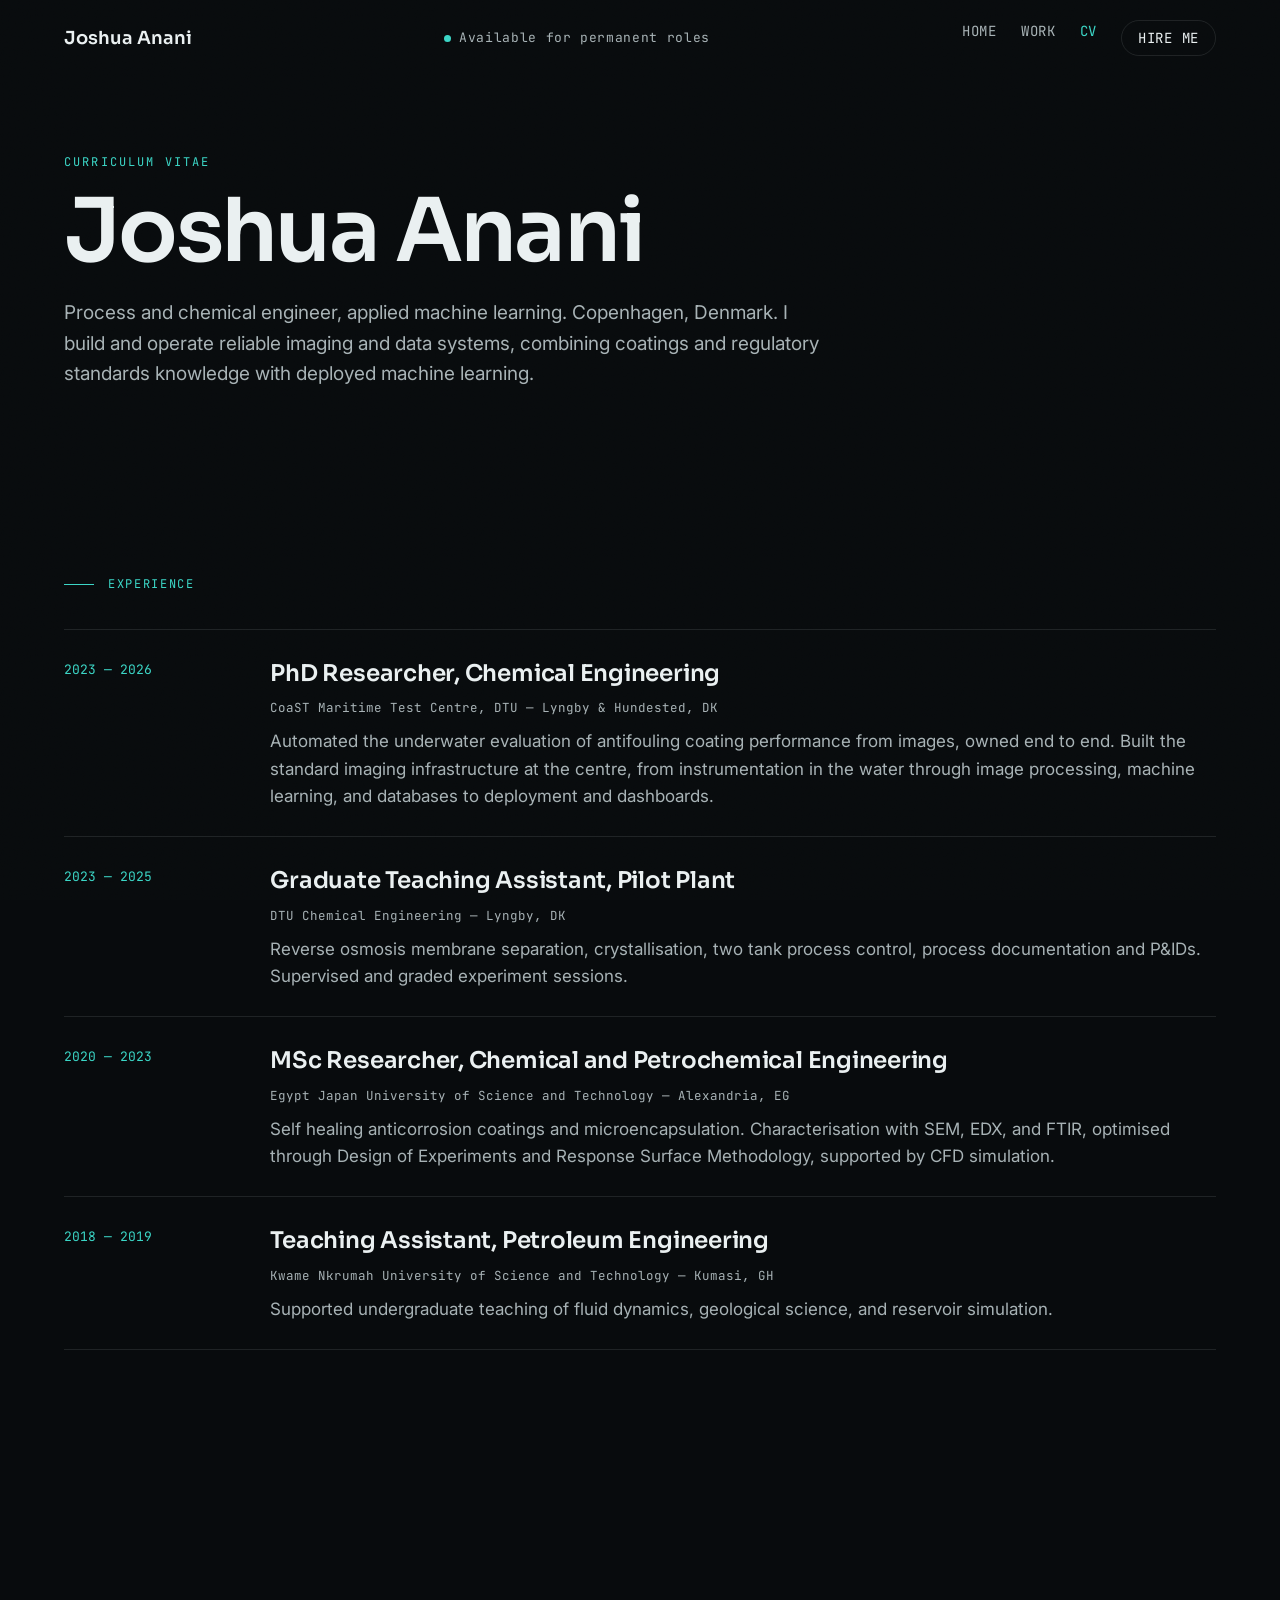
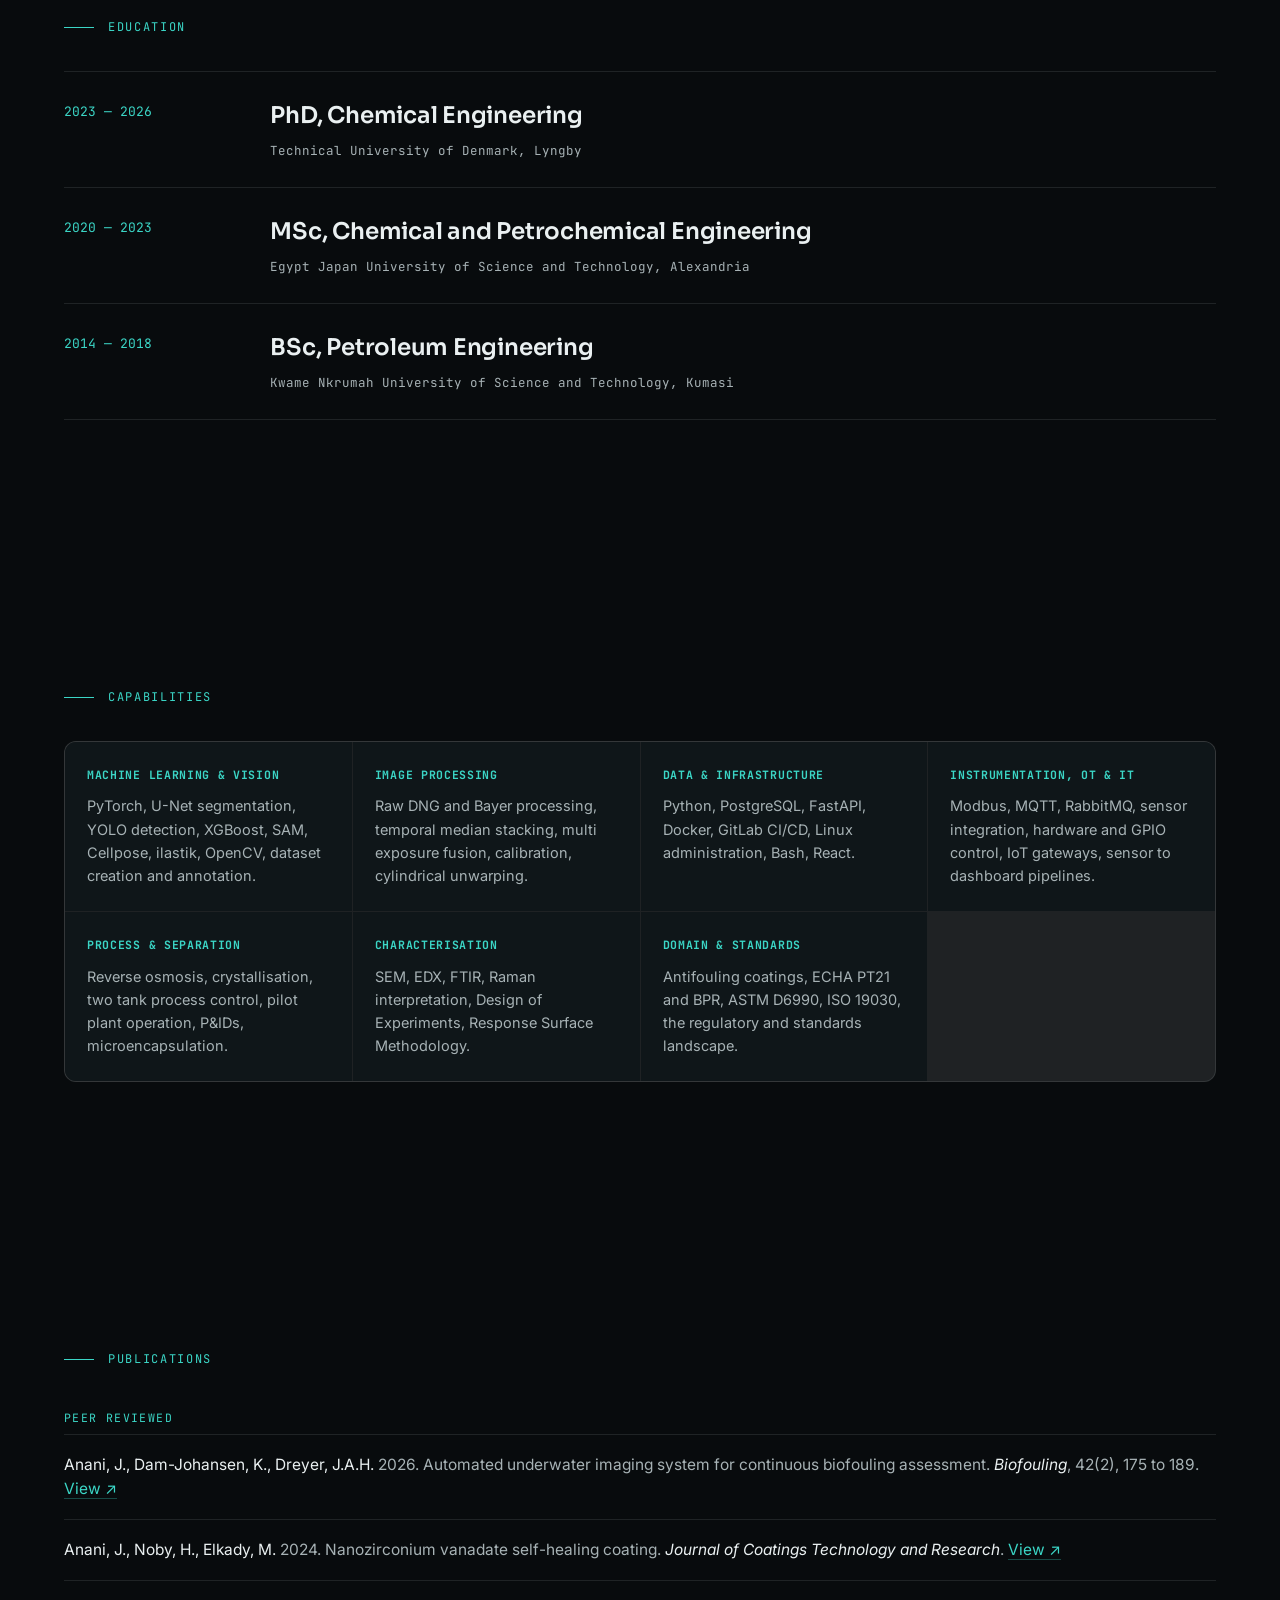
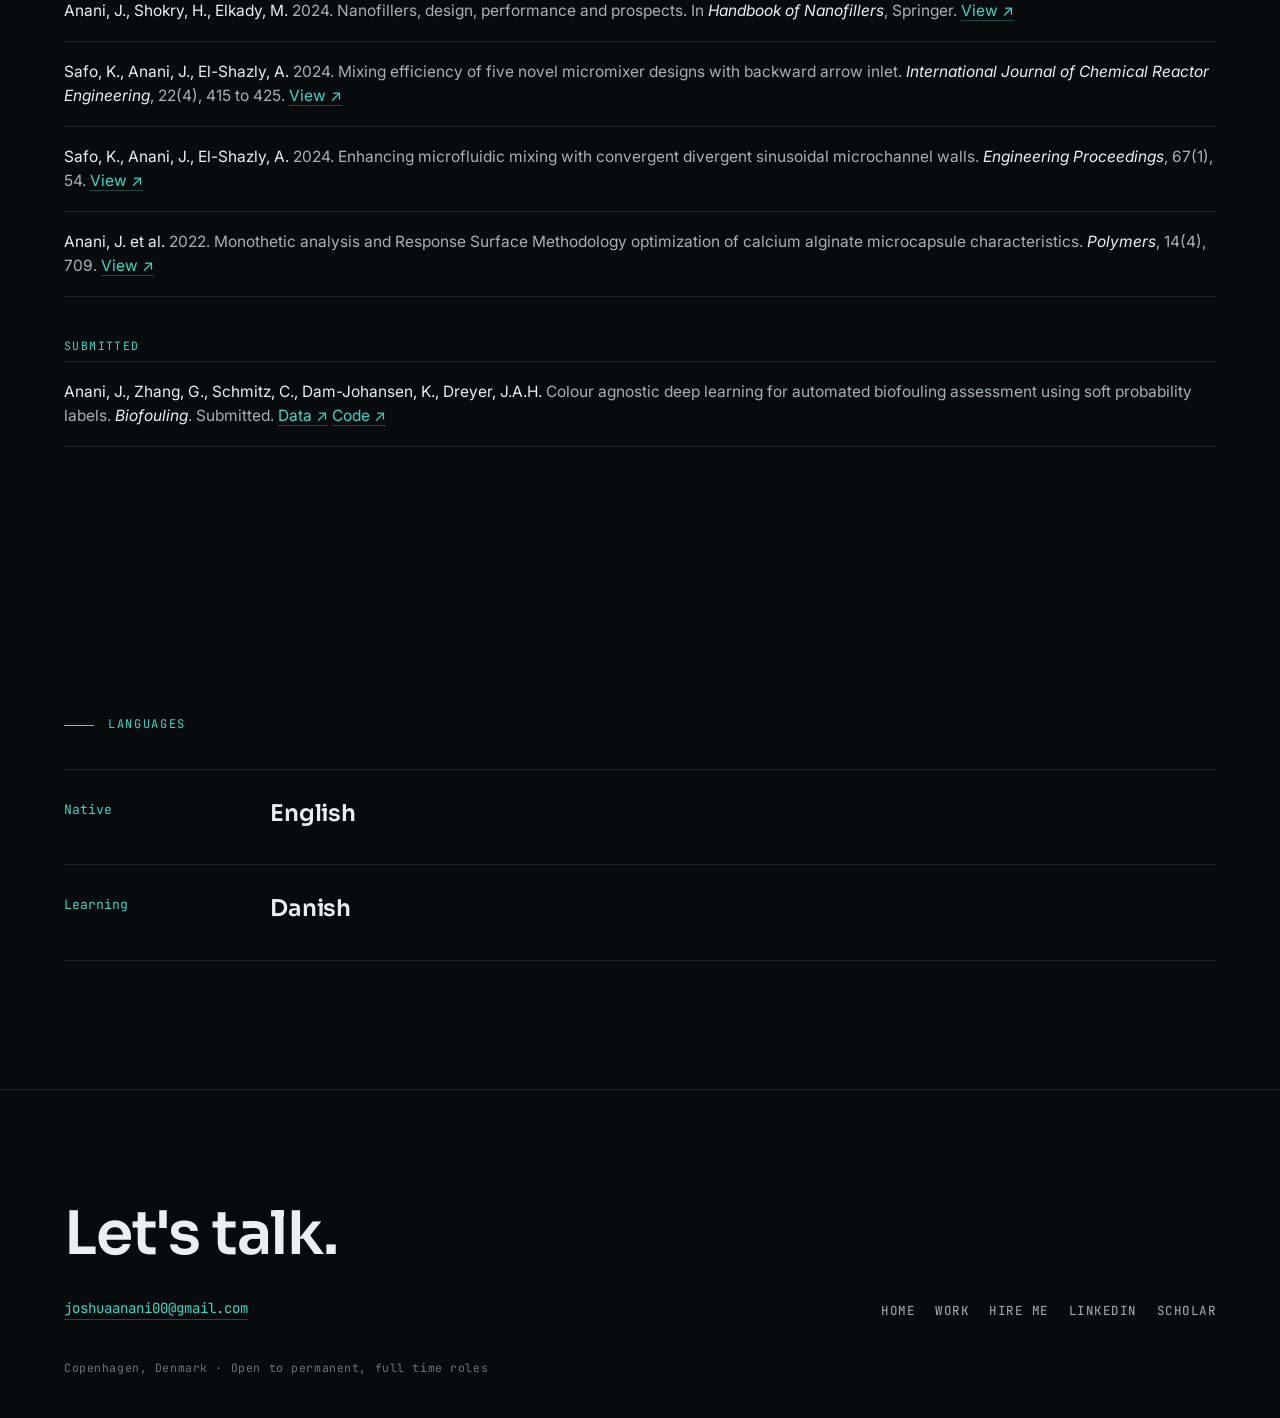
==== cv.html @ 22e9a9ca "Restructure into multi-page site Split the single-page portfolio into Home, Work, CV, and Hire me pa" ====
<!DOCTYPE html>
<html lang="en">
<head>
  <meta charset="UTF-8" />
  <meta name="viewport" content="width=device-width, initial-scale=1" />
  <title>CV — Joshua Anani</title>
  <meta name="description" content="Curriculum vitae of Joshua Anani — process and chemical engineer, applied machine learning. Experience, education, capabilities, and publications." />
  <link rel="preconnect" href="https://fonts.googleapis.com" />
  <link rel="preconnect" href="https://fonts.gstatic.com" crossorigin />
  <link href="https://fonts.googleapis.com/css2?family=Sora:wght@300;400;600&family=Inter:wght@400;500&family=JetBrains+Mono:wght@400;500&display=swap" rel="stylesheet" />
  <link rel="stylesheet" href="styles.css" />
</head>
<body id="top">
  <div class="grain" aria-hidden="true"></div>

  <header class="hdr solid" id="hdr">
    <a class="name" href="index.html">Joshua Anani</a>
    <span class="status"><span class="dot"></span>Available for permanent roles</span>
    <button class="menu-btn" id="menuBtn" aria-label="Open menu" aria-expanded="false"><span></span><span></span></button>
    <nav id="nav">
      <a href="index.html">Home</a>
      <a href="work.html">Work</a>
      <a href="cv.html" class="active">CV</a>
      <a href="hire.html" class="nav-cta">Hire me</a>
    </nav>
  </header>

  <!-- Page head -->
  <section class="page-head">
    <p class="eyebrow reveal">Curriculum Vitae</p>
    <h1 class="reveal">Joshua Anani</h1>
    <p class="page-sub reveal">Process and chemical engineer, applied machine learning. Copenhagen, Denmark. I build and operate reliable imaging and data systems, combining coatings and regulatory standards knowledge with deployed machine learning.</p>
  </section>

  <!-- Experience -->
  <section class="section cv-block">
    <p class="kicker">Experience</p>
    <div class="cv-list">
      <div class="cv-row reveal">
        <div class="cv-period">2023 — 2026</div>
        <div class="cv-detail">
          <h3>PhD Researcher, Chemical Engineering</h3>
          <p class="cv-org">CoaST Maritime Test Centre, DTU — Lyngby &amp; Hundested, DK</p>
          <p>Automated the underwater evaluation of antifouling coating performance from images, owned end to end. Built the standard imaging infrastructure at the centre, from instrumentation in the water through image processing, machine learning, and databases to deployment and dashboards.</p>
        </div>
      </div>
      <div class="cv-row reveal">
        <div class="cv-period">2023 — 2025</div>
        <div class="cv-detail">
          <h3>Graduate Teaching Assistant, Pilot Plant</h3>
          <p class="cv-org">DTU Chemical Engineering — Lyngby, DK</p>
          <p>Reverse osmosis membrane separation, crystallisation, two tank process control, process documentation and P&amp;IDs. Supervised and graded experiment sessions.</p>
        </div>
      </div>
      <div class="cv-row reveal">
        <div class="cv-period">2020 — 2023</div>
        <div class="cv-detail">
          <h3>MSc Researcher, Chemical and Petrochemical Engineering</h3>
          <p class="cv-org">Egypt Japan University of Science and Technology — Alexandria, EG</p>
          <p>Self healing anticorrosion coatings and microencapsulation. Characterisation with SEM, EDX, and FTIR, optimised through Design of Experiments and Response Surface Methodology, supported by CFD simulation.</p>
        </div>
      </div>
      <div class="cv-row reveal">
        <div class="cv-period">2018 — 2019</div>
        <div class="cv-detail">
          <h3>Teaching Assistant, Petroleum Engineering</h3>
          <p class="cv-org">Kwame Nkrumah University of Science and Technology — Kumasi, GH</p>
          <p>Supported undergraduate teaching of fluid dynamics, geological science, and reservoir simulation.</p>
        </div>
      </div>
    </div>
  </section>

  <!-- Education -->
  <section class="section cv-block">
    <p class="kicker">Education</p>
    <div class="cv-list">
      <div class="cv-row reveal">
        <div class="cv-period">2023 — 2026</div>
        <div class="cv-detail"><h3>PhD, Chemical Engineering</h3><p class="cv-org">Technical University of Denmark, Lyngby</p></div>
      </div>
      <div class="cv-row reveal">
        <div class="cv-period">2020 — 2023</div>
        <div class="cv-detail"><h3>MSc, Chemical and Petrochemical Engineering</h3><p class="cv-org">Egypt Japan University of Science and Technology, Alexandria</p></div>
      </div>
      <div class="cv-row reveal">
        <div class="cv-period">2014 — 2018</div>
        <div class="cv-detail"><h3>BSc, Petroleum Engineering</h3><p class="cv-org">Kwame Nkrumah University of Science and Technology, Kumasi</p></div>
      </div>
    </div>
  </section>

  <!-- Capabilities -->
  <section class="section cv-block">
    <p class="kicker">Capabilities</p>
    <div class="cap-grid">
      <div class="cap reveal"><h4>Machine learning &amp; vision</h4><p>PyTorch, U-Net segmentation, YOLO detection, XGBoost, SAM, Cellpose, ilastik, OpenCV, dataset creation and annotation.</p></div>
      <div class="cap reveal"><h4>Image processing</h4><p>Raw DNG and Bayer processing, temporal median stacking, multi exposure fusion, calibration, cylindrical unwarping.</p></div>
      <div class="cap reveal"><h4>Data &amp; infrastructure</h4><p>Python, PostgreSQL, FastAPI, Docker, GitLab CI/CD, Linux administration, Bash, React.</p></div>
      <div class="cap reveal"><h4>Instrumentation, OT &amp; IT</h4><p>Modbus, MQTT, RabbitMQ, sensor integration, hardware and GPIO control, IoT gateways, sensor to dashboard pipelines.</p></div>
      <div class="cap reveal"><h4>Process &amp; separation</h4><p>Reverse osmosis, crystallisation, two tank process control, pilot plant operation, P&amp;IDs, microencapsulation.</p></div>
      <div class="cap reveal"><h4>Characterisation</h4><p>SEM, EDX, FTIR, Raman interpretation, Design of Experiments, Response Surface Methodology.</p></div>
      <div class="cap reveal"><h4>Domain &amp; standards</h4><p>Antifouling coatings, ECHA PT21 and BPR, ASTM D6990, ISO 19030, the regulatory and standards landscape.</p></div>
    </div>
  </section>

  <!-- Publications -->
  <section class="section cv-block">
    <p class="kicker">Publications</p>
    <p class="pub-group">Peer reviewed</p>
    <ul class="pubs">
      <li><span class="au">Anani, J., Dam-Johansen, K., Dreyer, J.A.H.</span> 2026. Automated underwater imaging system for continuous biofouling assessment. <em>Biofouling</em>, 42(2), 175 to 189. <a href="https://www.tandfonline.com/doi/full/10.1080/08927014.2025.2610308" target="_blank" rel="noopener">View ↗</a></li>
      <li><span class="au">Anani, J., Noby, H., Elkady, M.</span> 2024. Nanozirconium vanadate self-healing coating. <em>Journal of Coatings Technology and Research</em>. <a href="https://link.springer.com/article/10.1007/s11998-024-00998-1" target="_blank" rel="noopener">View ↗</a></li>
      <li><span class="au">Anani, J., Shokry, H., Elkady, M.</span> 2024. Nanofillers, design, performance and prospects. In <em>Handbook of Nanofillers</em>, Springer. <a href="https://link.springer.com/referencework/10.1007/978-981-96-2407-2" target="_blank" rel="noopener">View ↗</a></li>
      <li><span class="au">Safo, K., Anani, J., El-Shazly, A.</span> 2024. Mixing efficiency of five novel micromixer designs with backward arrow inlet. <em>International Journal of Chemical Reactor Engineering</em>, 22(4), 415 to 425. <a href="https://doi.org/10.1515/ijcre-2023-0110" target="_blank" rel="noopener">View ↗</a></li>
      <li><span class="au">Safo, K., Anani, J., El-Shazly, A.</span> 2024. Enhancing microfluidic mixing with convergent divergent sinusoidal microchannel walls. <em>Engineering Proceedings</em>, 67(1), 54. <a href="https://www.mdpi.com/2673-4591/67/1/54" target="_blank" rel="noopener">View ↗</a></li>
      <li><span class="au">Anani, J. et al.</span> 2022. Monothetic analysis and Response Surface Methodology optimization of calcium alginate microcapsule characteristics. <em>Polymers</em>, 14(4), 709. <a href="https://www.mdpi.com/2073-4360/14/4/709" target="_blank" rel="noopener">View ↗</a></li>
    </ul>
    <p class="pub-group">Submitted</p>
    <ul class="pubs">
      <li><span class="au">Anani, J., Zhang, G., Schmitz, C., Dam-Johansen, K., Dreyer, J.A.H.</span> Colour agnostic deep learning for automated biofouling assessment using soft probability labels. <em>Biofouling</em>. Submitted. <a href="https://doi.org/10.5281/zenodo.20594254" target="_blank" rel="noopener">Data ↗</a> <a href="https://doi.org/10.5281/zenodo.20761755" target="_blank" rel="noopener">Code ↗</a></li>
    </ul>
  </section>

  <!-- Languages -->
  <section class="section cv-block">
    <p class="kicker">Languages</p>
    <div class="cv-list">
      <div class="cv-row reveal"><div class="cv-period">Native</div><div class="cv-detail"><h3>English</h3></div></div>
      <div class="cv-row reveal"><div class="cv-period">Learning</div><div class="cv-detail"><h3>Danish</h3></div></div>
    </div>
  </section>

  <!-- Footer -->
  <footer class="site-foot">
    <div class="foot-inner">
      <div>
        <p class="foot-big">Let's talk.</p>
        <a class="foot-mail" href="mailto:joshuaanani00@gmail.com">joshuaanani00@gmail.com</a>
      </div>
      <div class="foot-links">
        <a href="index.html">Home</a>
        <a href="work.html">Work</a>
        <a href="hire.html">Hire me</a>
        <a href="https://www.linkedin.com/in/joshua-anani/" target="_blank" rel="noopener">LinkedIn</a>
        <a href="https://scholar.google.com/citations?user=iU2orOQAAAAJ" target="_blank" rel="noopener">Scholar</a>
      </div>
    </div>
    <p class="foot-meta">Copenhagen, Denmark · Open to permanent, full time roles</p>
  </footer>

  <script src="script.js"></script>
</body>
</html>
---- styles.css ----
/* =====================================================================
   Joshua Anani — Portfolio v3
   "Deep marine" — cinematic dark, luminous teal, full-bleed imagery.
   Pure HTML/CSS/JS.
   ===================================================================== */

:root {
  --bg:       #080B0D;
  --bg-elev:  #0F1619;
  --bg-elev2: #142025;
  --ink:      #EAF0F1;
  --ink-2:    #A7B2B5;
  --muted:    #6B767A;
  --line:     rgba(234, 240, 241, 0.10);
  --line-2:   rgba(234, 240, 241, 0.055);
  --accent:   #3BD6C6;
  --accent-2: #1E5F63;
  --glow:     rgba(59, 214, 198, 0.30);

  --display: "Sora", "Segoe UI", system-ui, sans-serif;
  --body:    "Inter", "Segoe UI", system-ui, sans-serif;
  --mono:    "JetBrains Mono", ui-monospace, monospace;

  --pad: clamp(20px, 5vw, 80px);
  --max: 1320px;
}

*, *::before, *::after { box-sizing: border-box; }
html { -webkit-text-size-adjust: 100%; }
@media (prefers-reduced-motion: no-preference) { html { scroll-behavior: smooth; } }

body {
  margin: 0;
  background: var(--bg);
  color: var(--ink);
  font-family: var(--body);
  font-size: 17px;
  line-height: 1.6;
  -webkit-font-smoothing: antialiased;
  overflow-x: hidden;
}
img, video { display: block; max-width: 100%; }
a { color: inherit; text-decoration: none; }
::selection { background: var(--accent); color: #04110F; }

/* Filmic grain overlay */
.grain {
  position: fixed; inset: 0; z-index: 100; pointer-events: none;
  opacity: 0.05; mix-blend-mode: overlay;
  background-image: url("data:image/svg+xml,%3Csvg xmlns='http://www.w3.org/2000/svg' width='160' height='160'%3E%3Cfilter id='n'%3E%3CfeTurbulence type='fractalNoise' baseFrequency='0.85' numOctaves='2' stitchTiles='stitch'/%3E%3C/filter%3E%3Crect width='100%25' height='100%25' filter='url(%23n)'/%3E%3C/svg%3E");
}

.eyebrow {
  font-family: var(--mono);
  font-size: 12px; letter-spacing: 0.18em; text-transform: uppercase;
  color: var(--accent);
  margin: 0;
}
.wrap { max-width: var(--max); margin: 0 auto; }

/* ---------------- Header ---------------- */
.hdr {
  position: fixed; top: 0; left: 0; right: 0; z-index: 50;
  display: flex; align-items: center; justify-content: space-between;
  padding: 20px var(--pad);
  transition: background .4s ease, backdrop-filter .4s ease, border-color .4s ease;
  border-bottom: 1px solid transparent;
}
.hdr.solid {
  background: rgba(8, 11, 13, 0.72);
  backdrop-filter: saturate(140%) blur(10px);
  border-bottom-color: var(--line-2);
}
.hdr .name { font-family: var(--display); font-weight: 600; font-size: 18px; letter-spacing: 0.0em; white-space: nowrap; }
.hdr .status { font-family: var(--mono); font-size: 13px; letter-spacing: 0.05em; color: var(--ink-2); display: flex; align-items: center; gap: 8px; }
.hdr .status .dot { width: 7px; height: 7px; border-radius: 50%; background: var(--accent); box-shadow: 0 0 0 0 var(--glow); animation: pulse 2.6s ease-out infinite; }
@keyframes pulse { 0% { box-shadow: 0 0 0 0 var(--glow); } 70%,100% { box-shadow: 0 0 0 7px rgba(59,214,198,0); } }
.hdr nav { display: flex; gap: 24px; }
.hdr nav a { font-family: var(--mono); font-size: 14px; letter-spacing: 0.05em; text-transform: uppercase; color: var(--ink-2); transition: color .25s; }
.hdr nav a:hover { color: var(--accent); }

/* hamburger button (mobile only) */
.menu-btn {
  display: none; width: 38px; height: 38px; padding: 0;
  flex-direction: column; align-items: center; justify-content: center; gap: 5px;
  background: transparent; border: 1px solid var(--line); border-radius: 9px;
  cursor: pointer; z-index: 60;
}
.menu-btn span { display: block; width: 17px; height: 1.5px; background: var(--ink); transition: transform .3s ease, opacity .3s ease; }
.menu-btn.open span:nth-child(1) { transform: translateY(3.25px) rotate(45deg); }
.menu-btn.open span:nth-child(2) { transform: translateY(-3.25px) rotate(-45deg); }

@media (max-width: 900px) { .hdr .status { display: none; } }

@media (max-width: 720px) {
  .hdr .status { display: none; }
  .menu-btn { display: flex; }
  .hdr nav {
    position: fixed; inset: 0; z-index: 55;
    background: rgba(8, 11, 13, 0.98); backdrop-filter: blur(8px);
    flex-direction: column; justify-content: center; align-items: flex-start;
    gap: 4px; padding: 0 var(--pad);
    opacity: 0; pointer-events: none; transform: translateY(-8px);
    transition: opacity .35s ease, transform .35s ease;
  }
  .hdr nav.open { opacity: 1; pointer-events: auto; transform: none; }
  .hdr nav a {
    font-family: var(--display); font-weight: 600; font-size: clamp(30px, 9vw, 44px);
    letter-spacing: -0.015em; text-transform: none; color: var(--ink); padding: 8px 0;
  }
}

/* ---------------- Hero ---------------- */
.hero { position: relative; min-height: 100svh; display: flex; flex-direction: column; justify-content: flex-end; overflow: hidden; }
.hero-media { position: absolute; inset: 0; z-index: 0; }
.hero-media img { width: 100%; height: 100%; object-fit: cover; transform: scale(1.08); animation: heroZoom 16s ease-out forwards; }
@keyframes heroZoom { to { transform: scale(1); } }
.hero-overlay {
  position: absolute; inset: 0; z-index: 1;
  background:
    linear-gradient(180deg, rgba(8,11,13,0.62) 0%, rgba(8,11,13,0.30) 32%, rgba(8,11,13,0.55) 64%, rgba(8,11,13,0.97) 100%),
    radial-gradient(120% 80% at 50% 0%, rgba(8,11,13,0) 40%, rgba(8,11,13,0.5) 100%);
}
.hero-content { position: relative; z-index: 2; padding: 0 var(--pad) clamp(36px, 6vw, 64px); }
.hero-content .eyebrow { font-size: clamp(13px, 1.5vw, 17px); letter-spacing: 0.15em; margin-bottom: 26px; }
.hero h1 {
  font-family: var(--display); font-weight: 600;
  font-size: clamp(40px, 8.4vw, 132px);
  line-height: 0.98; letter-spacing: -0.03em;
  margin: 0; max-width: 16ch;
  text-shadow: 0 2px 40px rgba(0,0,0,0.4);
}
.hero-sub { margin: 26px 0 0; max-width: 56ch; color: var(--ink-2); font-size: clamp(16px, 1.8vw, 19px); }
.hero-foot {
  position: relative; z-index: 2;
  display: flex; justify-content: space-between; align-items: center; flex-wrap: wrap; gap: 12px;
  padding: 20px var(--pad);
  border-top: 1px solid var(--line);
  font-family: var(--mono); font-size: 11.5px; letter-spacing: 0.08em; text-transform: uppercase; color: var(--muted);
}
.hero-foot .scroll { display: flex; align-items: center; gap: 9px; color: var(--ink-2); }
.hero-foot .scroll .bar { width: 28px; height: 1px; background: var(--accent); animation: slide 2.4s ease-in-out infinite; }
@keyframes slide { 0%,100% { transform: scaleX(.5); transform-origin: left; opacity:.5 } 50% { transform: scaleX(1); opacity:1 } }

/* ---------------- Section scaffolding ---------------- */
.section { padding: clamp(70px, 10vw, 150px) var(--pad); }
.kicker {
  display: flex; align-items: center; gap: 14px;
  font-family: var(--mono); font-size: 12px; letter-spacing: 0.14em; text-transform: uppercase; color: var(--accent);
  margin-bottom: 34px;
}
.kicker::before { content: ""; width: 30px; height: 1px; background: var(--accent); }

/* Intro statement */
.intro { max-width: 1000px; }
.intro p {
  font-family: var(--display); font-weight: 300;
  font-size: clamp(24px, 3.6vw, 46px);
  line-height: 1.22; letter-spacing: -0.015em; margin: 0;
}
.intro p .accent { color: var(--accent); }

/* ---------------- Pipeline ---------------- */
.pipeline { max-width: var(--max); margin: 0 auto; }
.stage {
  display: grid;
  grid-template-columns: minmax(0, 0.74fr) minmax(0, 1.26fr);
  gap: clamp(28px, 4vw, 64px);
  padding: clamp(46px, 6vw, 80px) 0;
  border-top: 1px solid var(--line);
  position: relative;
}
.stage:first-child { border-top: 0; }
.stage-info { position: relative; }
.stage-no {
  font-family: var(--display); font-weight: 600;
  font-size: clamp(48px, 7vw, 96px); line-height: 1;
  color: transparent; -webkit-text-stroke: 1px var(--line);
  letter-spacing: -0.04em; margin-bottom: 18px;
}
.stage-kicker { font-family: var(--mono); font-size: 11.5px; letter-spacing: 0.12em; text-transform: uppercase; color: var(--accent); margin: 0 0 8px; }
.stage h3 { font-family: var(--display); font-weight: 600; font-size: clamp(24px, 3vw, 36px); letter-spacing: -0.02em; line-height: 1.06; margin: 0 0 18px; }
.stage p { color: var(--ink-2); margin: 0 0 20px; max-width: 52ch; }
.stage .tags { list-style: none; display: flex; flex-wrap: wrap; gap: 8px; padding: 0; margin: 0 0 18px; }
.stage .tags li { font-family: var(--mono); font-size: 11px; letter-spacing: 0.02em; color: var(--ink-2); border: 1px solid var(--line); border-radius: 100px; padding: 4px 12px; }
.stage .links { display: flex; flex-wrap: wrap; gap: 18px; font-family: var(--mono); font-size: 12.5px; }
.stage .links a { color: var(--accent); border-bottom: 1px solid rgba(59,214,198,0.35); padding-bottom: 1px; transition: border-color .25s; }
.stage .links a:hover { border-bottom-color: var(--accent); }

.stage-media { display: flex; flex-direction: column; gap: 16px; }
.plate {
  margin: 0; position: relative;
  border: 1px solid var(--line); border-radius: 10px; overflow: hidden;
  background: var(--bg-elev);
  transition: border-color .4s ease, box-shadow .4s ease, transform .4s ease;
}
.plate:hover { border-color: rgba(59,214,198,0.4); box-shadow: 0 0 0 1px rgba(59,214,198,0.18), 0 24px 60px -30px rgba(0,0,0,0.8); transform: translateY(-2px); }
.plate img, .plate > video { width: 100%; height: auto; display: block; }
.plate figcaption {
  display: flex; gap: 12px; align-items: baseline;
  font-family: var(--mono); font-size: 11px; letter-spacing: 0.03em; color: var(--muted);
  padding: 10px 14px; border-top: 1px solid var(--line-2);
}
.plate figcaption .id { color: var(--accent); flex: none; }

/* before/after crossfade plate */
.ba { position: relative; aspect-ratio: 3 / 2; background: #04080A; }
.ba img { position: absolute; inset: 0; width: 100%; height: 100%; object-fit: cover; }
.ba .ba-after { opacity: 0; animation: baFade 6s ease-in-out infinite; }
@keyframes baFade { 0%,8% { opacity: 0 } 42%,58% { opacity: 1 } 92%,100% { opacity: 0 } }
.ba-tag { position: absolute; z-index: 2; left: 12px; bottom: 12px; font-family: var(--mono); font-size: 11px; letter-spacing: 0.06em; text-transform: uppercase; color: var(--accent); background: rgba(8,11,13,0.7); border: 1px solid var(--line); border-radius: 100px; padding: 4px 11px; }
.ba-tag .s { display: inline-block; }
.ba-tag .s-after { position: absolute; left: 11px; opacity: 0; animation: baFade 6s ease-in-out infinite; }
.ba-tag .s-before { animation: baFadeInv 6s ease-in-out infinite; }
@keyframes baFadeInv { 0%,8% { opacity: 1 } 42%,58% { opacity: 0 } 92%,100% { opacity: 1 } }

@media (max-width: 860px) {
  .stage { grid-template-columns: 1fr; gap: 28px; }
}

/* ---------------- Full-bleed image band ---------------- */
.band { position: relative; height: clamp(320px, 58vh, 640px); overflow: hidden; }
.band img { width: 100%; height: 100%; object-fit: cover; }
.band::after {
  content: ""; position: absolute; inset: 0;
  background: linear-gradient(180deg, rgba(8,11,13,0.55), rgba(8,11,13,0.18) 38%, rgba(8,11,13,0.9));
}
.band-cap {
  position: absolute; z-index: 2; left: var(--pad); right: var(--pad); bottom: 26px;
  display: flex; justify-content: space-between; gap: 16px; flex-wrap: wrap;
  font-family: var(--mono); font-size: 11.5px; letter-spacing: 0.08em; text-transform: uppercase; color: var(--ink-2);
}
.band-cap .accent { color: var(--accent); }

/* ---------------- About ---------------- */
.about { display: grid; grid-template-columns: 0.78fr 1.22fr; gap: clamp(28px, 5vw, 70px); align-items: start; }
@media (max-width: 760px) { .about { grid-template-columns: 1fr; } }
.portrait { margin: 0; border: 1px solid var(--line); border-radius: 12px; overflow: hidden; background: var(--bg-elev); max-width: 360px; }
.portrait img { width: 100%; height: auto; display: block; filter: grayscale(0.18) contrast(1.03); }
.portrait figcaption { font-family: var(--mono); font-size: 11px; letter-spacing: 0.04em; color: var(--muted); padding: 10px 14px; border-top: 1px solid var(--line-2); }
.about-lead { font-family: var(--display); font-weight: 300; font-size: clamp(22px, 2.6vw, 33px); line-height: 1.24; letter-spacing: -0.01em; margin: 0 0 22px; }
.about-body p { color: var(--ink-2); margin: 0 0 16px; max-width: 60ch; }

/* ---------------- System status panel (autonomous operation) ---------------- */
.sys-panel { border: 1px solid var(--line); border-radius: 10px; overflow: hidden; background: linear-gradient(180deg, #0c1417, #090F12); font-family: var(--mono); font-size: 13px; }
.sys-head { display: flex; align-items: center; gap: 10px; padding: 13px 16px; border-bottom: 1px solid var(--line-2); color: var(--ink-2); letter-spacing: 0.05em; }
.sys-head .dotg { width: 8px; height: 8px; border-radius: 50%; background: var(--accent); box-shadow: 0 0 10px var(--glow); }
.sys-panel ul { list-style: none; margin: 0; padding: 6px 16px 14px; }
.sys-panel li { display: flex; align-items: center; gap: 12px; padding: 9px 0; border-bottom: 1px solid var(--line-2); color: var(--ink-2); }
.sys-panel li:last-child { border-bottom: 0; }
.sys-panel li .ok { color: var(--accent); font-size: 9px; }
.sys-panel li .svc { color: var(--ink); flex: 1; }
.sys-panel li .v { color: var(--muted); }
.sys-panel li .mut { color: var(--muted); min-width: 66px; }

/* ---------------- Capabilities ---------------- */
.cap-grid { display: grid; grid-template-columns: repeat(auto-fit, minmax(230px, 1fr)); gap: 1px; background: var(--line); border: 1px solid var(--line); border-radius: 12px; overflow: hidden; }
.cap { background: var(--bg-elev); padding: 24px 22px; }
.cap h4 { font-family: var(--mono); font-size: 11.5px; letter-spacing: 0.06em; text-transform: uppercase; color: var(--accent); margin: 0 0 10px; }
.cap p { margin: 0; font-size: 14.5px; color: var(--ink-2); }

/* ---------------- Publications ---------------- */
.pub-group { font-family: var(--mono); font-size: 11.5px; letter-spacing: 0.12em; text-transform: uppercase; color: var(--accent); margin: 40px 0 6px; }
.pub-group:first-of-type { margin-top: 0; }
.pubs { list-style: none; margin: 0; padding: 0; max-width: 1000px; }
.pubs li { padding: 18px 0; border-top: 1px solid var(--line); font-size: 15.5px; color: var(--ink-2); line-height: 1.55; }
.pubs li:last-child { border-bottom: 1px solid var(--line); }
.pubs .au { color: var(--ink); }
.pubs em { color: var(--ink); font-style: italic; }
.pubs a { color: var(--accent); border-bottom: 1px solid rgba(59,214,198,0.3); }

/* ---------------- Contact ---------------- */
.contact { padding: clamp(80px, 12vw, 170px) var(--pad) 46px; text-align: center; position: relative; }
.contact .eyebrow { margin-bottom: 26px; }
.contact .big {
  font-family: var(--display); font-weight: 600;
  font-size: clamp(40px, 9vw, 124px); letter-spacing: -0.03em; line-height: 1;
  display: inline-block; margin: 0 0 14px;
}
.contact .big:hover { color: var(--accent); text-shadow: 0 0 50px var(--glow); }
.contact .mailsub { font-family: var(--mono); font-size: 13px; color: var(--muted); margin-bottom: 54px; }
.contact-row {
  max-width: var(--max); margin: 0 auto; display: flex; justify-content: space-between; flex-wrap: wrap; gap: 14px 30px;
  border-top: 1px solid var(--line); padding-top: 24px;
  font-family: var(--mono); font-size: 12px; letter-spacing: 0.05em; text-transform: uppercase; color: var(--muted);
}
.contact-row .links { display: flex; gap: 22px; flex-wrap: wrap; }
.contact-row .links a { color: var(--ink-2); transition: color .25s; }
.contact-row .links a:hover { color: var(--accent); }

/* ================= Multi-page additions ================= */

/* Nav active + Hire-me CTA pill */
.hdr nav a.active { color: var(--accent); }
.hdr nav a.nav-cta { border: 1px solid var(--line); border-radius: 100px; padding: 6px 16px; color: var(--ink); }
.hdr nav a.nav-cta:hover { background: var(--accent); border-color: var(--accent); color: #04110F; }
.hdr nav a.nav-cta.active { background: var(--accent); border-color: var(--accent); color: #04110F; }
@media (max-width: 720px) {
  .hdr nav a.nav-cta { border: 0; border-radius: 0; padding: 8px 0; color: var(--ink); background: transparent; }
  .hdr nav a.nav-cta:hover, .hdr nav a.nav-cta.active { background: transparent; color: var(--accent); }
}

/* Buttons */
.btn {
  display: inline-flex; align-items: center; gap: 8px;
  font-family: var(--mono); font-size: 13px; letter-spacing: 0.03em; text-transform: uppercase;
  padding: 13px 22px; border: 1px solid var(--line); border-radius: 100px; color: var(--ink);
  transition: background .25s ease, color .25s ease, border-color .25s ease;
}
.btn:hover { border-color: var(--accent); color: var(--accent); }
.btn-primary { background: var(--accent); border-color: var(--accent); color: #04110F; }
.btn-primary:hover { background: transparent; color: var(--accent); }

/* ---------- Home ---------- */
.home-hero { padding: clamp(130px, 17vh, 190px) var(--pad) clamp(50px, 8vw, 96px); }
.home-hero-inner { max-width: var(--max); margin: 0 auto; display: grid; grid-template-columns: 1.55fr 0.9fr; gap: clamp(32px, 5vw, 76px); align-items: center; }
.home-intro h1 { font-family: var(--display); font-weight: 600; font-size: clamp(32px, 5vw, 62px); line-height: 1.05; letter-spacing: -0.025em; margin: 18px 0 0; }
.home-lead { color: var(--ink-2); font-size: clamp(16px, 1.7vw, 19px); max-width: 54ch; margin: 24px 0 0; }
.home-cta { display: flex; gap: 14px; flex-wrap: wrap; margin: 34px 0 0; }
.home-links { display: flex; gap: 20px; flex-wrap: wrap; margin: 30px 0 0; font-family: var(--mono); font-size: 12.5px; }
.home-links a { color: var(--ink-2); border-bottom: 1px solid var(--line); padding-bottom: 2px; transition: color .25s, border-color .25s; }
.home-links a:hover { color: var(--accent); border-color: var(--accent); }
.home-portrait { margin: 0; border: 1px solid var(--line); border-radius: 14px; overflow: hidden; background: var(--bg-elev); }
.home-portrait img { width: 100%; height: auto; display: block; filter: grayscale(0.15) contrast(1.03); }
.home-portrait figcaption { font-family: var(--mono); font-size: 11px; color: var(--muted); padding: 10px 14px; border-top: 1px solid var(--line-2); }
@media (max-width: 820px) {
  .home-hero-inner { grid-template-columns: 1fr; gap: 36px; }
  .home-portrait { order: -1; max-width: 300px; }
}

.now-band { border-top: 1px solid var(--line); }
.now-band .kicker { margin-bottom: 22px; }
.now-text { font-family: var(--display); font-weight: 300; font-size: clamp(20px, 2.7vw, 32px); line-height: 1.3; letter-spacing: -0.01em; color: var(--ink); max-width: 62ch; margin: 0; }

.about-prose { max-width: 70ch; }
.about-prose p { color: var(--ink-2); font-size: clamp(16px, 1.6vw, 18px); line-height: 1.62; margin: 0 0 18px; }
.about-prose p:last-child { margin-bottom: 0; }
.about-prose p:first-child { color: var(--ink); font-family: var(--display); font-weight: 300; font-size: clamp(21px, 2.5vw, 29px); line-height: 1.34; letter-spacing: -0.01em; margin-bottom: 26px; }

.section-head { max-width: var(--max); margin: 0 auto 36px; display: flex; justify-content: space-between; align-items: baseline; gap: 16px; flex-wrap: wrap; }
.head-link { font-family: var(--mono); font-size: 13px; color: var(--accent); border-bottom: 1px solid rgba(59,214,198,0.35); padding-bottom: 2px; }
.head-link:hover { border-color: var(--accent); }

.home-work { max-width: var(--max); margin: 0 auto; display: grid; grid-template-columns: repeat(3, 1fr); gap: 20px; }
.hw-card { display: flex; flex-direction: column; border: 1px solid var(--line); border-radius: 12px; overflow: hidden; background: var(--bg-elev); transition: transform .3s ease, border-color .3s ease, box-shadow .3s ease; }
.hw-card:hover { transform: translateY(-3px); border-color: rgba(59,214,198,0.4); box-shadow: 0 22px 46px -28px rgba(0,0,0,0.7); }
.hw-media { aspect-ratio: 4 / 3; overflow: hidden; background: var(--bg); }
.hw-media img, .hw-media video { width: 100%; height: 100%; object-fit: cover; transition: transform .5s ease; }
.hw-card:hover .hw-media img, .hw-card:hover .hw-media video { transform: scale(1.04); }
.hw-body { padding: 18px 20px 22px; }
.hw-no { font-family: var(--mono); font-size: 11px; color: var(--accent); }
.hw-body h3 { font-family: var(--display); font-weight: 600; font-size: 19px; letter-spacing: -0.01em; margin: 8px 0 8px; }
.hw-body p { color: var(--ink-2); font-size: 14.5px; margin: 0; }
@media (max-width: 820px) { .home-work { grid-template-columns: 1fr; } }

/* Footer */
.site-foot { border-top: 1px solid var(--line); padding: clamp(52px, 8vw, 96px) var(--pad) 40px; }
.foot-inner { max-width: var(--max); margin: 0 auto; display: flex; justify-content: space-between; align-items: flex-end; gap: 30px; flex-wrap: wrap; }
.foot-big { font-family: var(--display); font-weight: 600; font-size: clamp(32px, 5vw, 60px); letter-spacing: -0.02em; margin: 0 0 12px; }
.foot-mail { font-family: var(--mono); font-size: 14px; color: var(--accent); border-bottom: 1px solid rgba(59,214,198,0.3); padding-bottom: 2px; }
.foot-links { display: flex; gap: 20px; flex-wrap: wrap; font-family: var(--mono); font-size: 12.5px; text-transform: uppercase; letter-spacing: 0.04em; }
.foot-links a { color: var(--ink-2); transition: color .25s; }
.foot-links a:hover { color: var(--accent); }
.foot-meta { max-width: var(--max); margin: 38px auto 0; font-family: var(--mono); font-size: 11.5px; color: var(--muted); letter-spacing: 0.05em; }

/* ---------- Page head (CV / Hire) ---------- */
.page-head { max-width: var(--max); margin: 0 auto; padding: clamp(130px, 17vh, 190px) var(--pad) clamp(28px, 4vw, 46px); }
.page-head h1 { font-family: var(--display); font-weight: 600; font-size: clamp(40px, 7vw, 88px); letter-spacing: -0.03em; line-height: 1; margin: 16px 0 0; }
.page-sub { color: var(--ink-2); font-size: clamp(16px, 1.8vw, 19px); max-width: 64ch; margin: 22px 0 0; }

/* ---------- CV ---------- */
.cv-block > .kicker, .cv-block .cv-list, .cv-block .cap-grid, .cv-block .pubs, .cv-block .pub-group { max-width: var(--max); margin-left: auto; margin-right: auto; }
.cv-list { border-top: 1px solid var(--line); }
.cv-row { display: grid; grid-template-columns: 168px 1fr; gap: clamp(20px, 3vw, 48px); padding: 26px 0; border-bottom: 1px solid var(--line); }
.cv-period { font-family: var(--mono); font-size: 13px; color: var(--accent); padding-top: 4px; }
.cv-detail h3 { font-family: var(--display); font-weight: 600; font-size: clamp(18px, 2vw, 23px); letter-spacing: -0.01em; margin: 0 0 6px; }
.cv-org { font-family: var(--mono); font-size: 12.5px; color: var(--ink-2); margin: 0 0 10px; }
.cv-detail p:last-child { margin: 0; color: var(--ink-2); }
@media (max-width: 600px) { .cv-row { grid-template-columns: 1fr; gap: 8px; } }

/* ---------- Hire ---------- */
.hire-facts-wrap { padding-top: 0; }
.hire-facts { max-width: var(--max); margin: 0 auto; display: grid; grid-template-columns: repeat(4, 1fr); gap: 1px; background: var(--line); border: 1px solid var(--line); border-radius: 12px; overflow: hidden; }
.fact { background: var(--bg-elev); padding: 22px; display: flex; flex-direction: column; gap: 7px; }
.fact-k { font-family: var(--mono); font-size: 11px; letter-spacing: 0.06em; text-transform: uppercase; color: var(--muted); }
.fact-v { color: var(--ink); font-size: 15px; }
@media (max-width: 760px) { .hire-facts { grid-template-columns: repeat(2, 1fr); } }
@media (max-width: 430px) { .hire-facts { grid-template-columns: 1fr; } }

.hire-grid { max-width: var(--max); margin: 0 auto; display: grid; grid-template-columns: repeat(2, 1fr); gap: 18px; }
.hire-card { border: 1px solid var(--line); border-radius: 12px; background: var(--bg-elev); padding: 28px; }
.hire-no { font-family: var(--mono); font-size: 12px; color: var(--accent); }
.hire-card h3 { font-family: var(--display); font-weight: 600; font-size: clamp(20px, 2.4vw, 26px); letter-spacing: -0.01em; margin: 10px 0 12px; }
.hire-card p { color: var(--ink-2); margin: 0; }
@media (max-width: 760px) { .hire-grid { grid-template-columns: 1fr; } }

.fit-list { max-width: var(--max); margin: 0 auto; list-style: none; padding: 0; columns: 2; column-gap: 44px; }
.fit-list li { break-inside: avoid; display: flex; align-items: center; gap: 13px; padding: 15px 0; border-bottom: 1px solid var(--line); font-family: var(--display); font-weight: 300; font-size: clamp(18px, 2vw, 25px); color: var(--ink); }
.fit-list li::before { content: ""; width: 6px; height: 6px; border-radius: 50%; background: var(--accent); flex: none; }
@media (max-width: 600px) { .fit-list { columns: 1; } }

/* ---------------- Reveal ---------------- */
.reveal { opacity: 0; transform: translateY(22px); filter: blur(6px); transition: opacity .8s ease, transform .8s cubic-bezier(.2,.7,.2,1), filter .8s ease; }
.reveal.in { opacity: 1; transform: none; filter: none; }
@media (prefers-reduced-motion: reduce) {
  .reveal { opacity: 1; transform: none; filter: none; transition: none; }
  .hero-media img { animation: none; transform: none; }
  .hdr .status .dot { animation: none; }
  .ba .ba-after, .ba-tag .s-after, .ba-tag .s-before { animation: none; }
  .ba .ba-after { opacity: 1; } .ba-tag .s-before { opacity: 0; } .ba-tag .s-after { opacity: 1; }
  .hero-foot .scroll .bar { animation: none; }
}
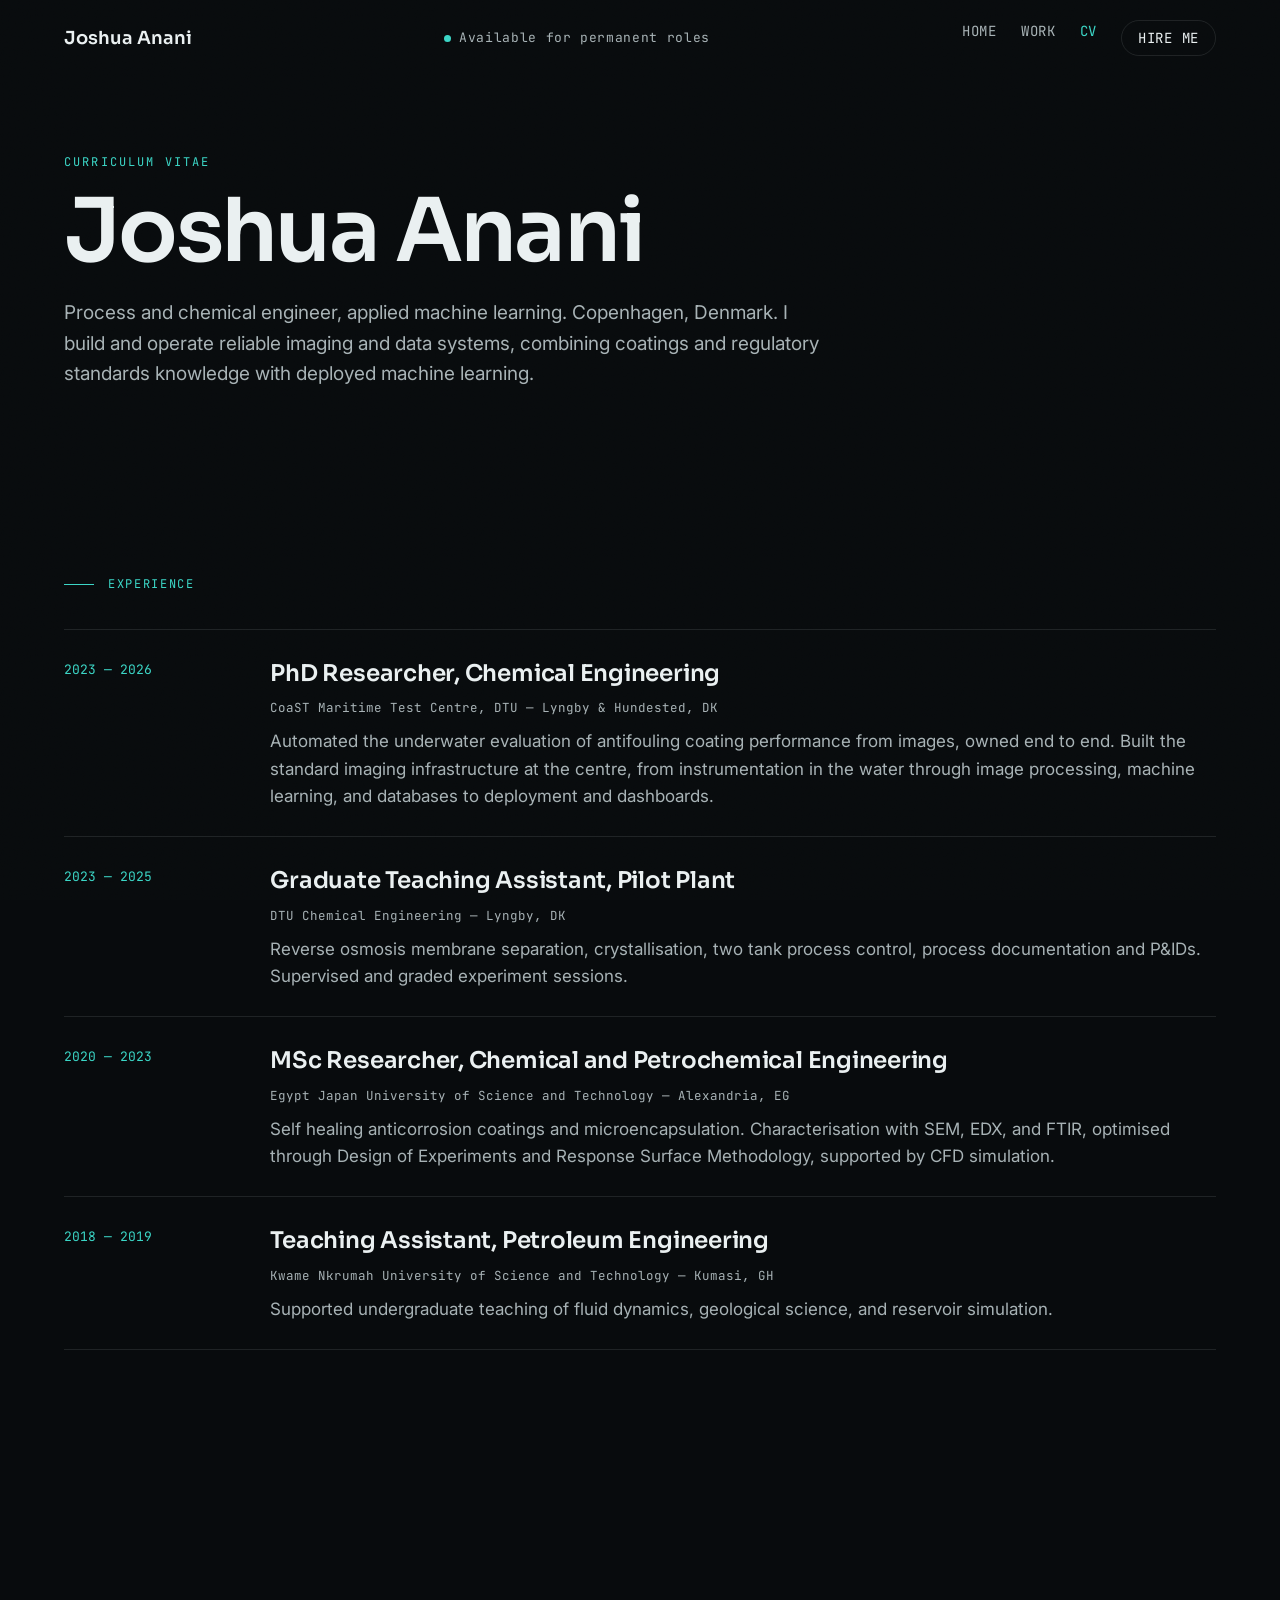
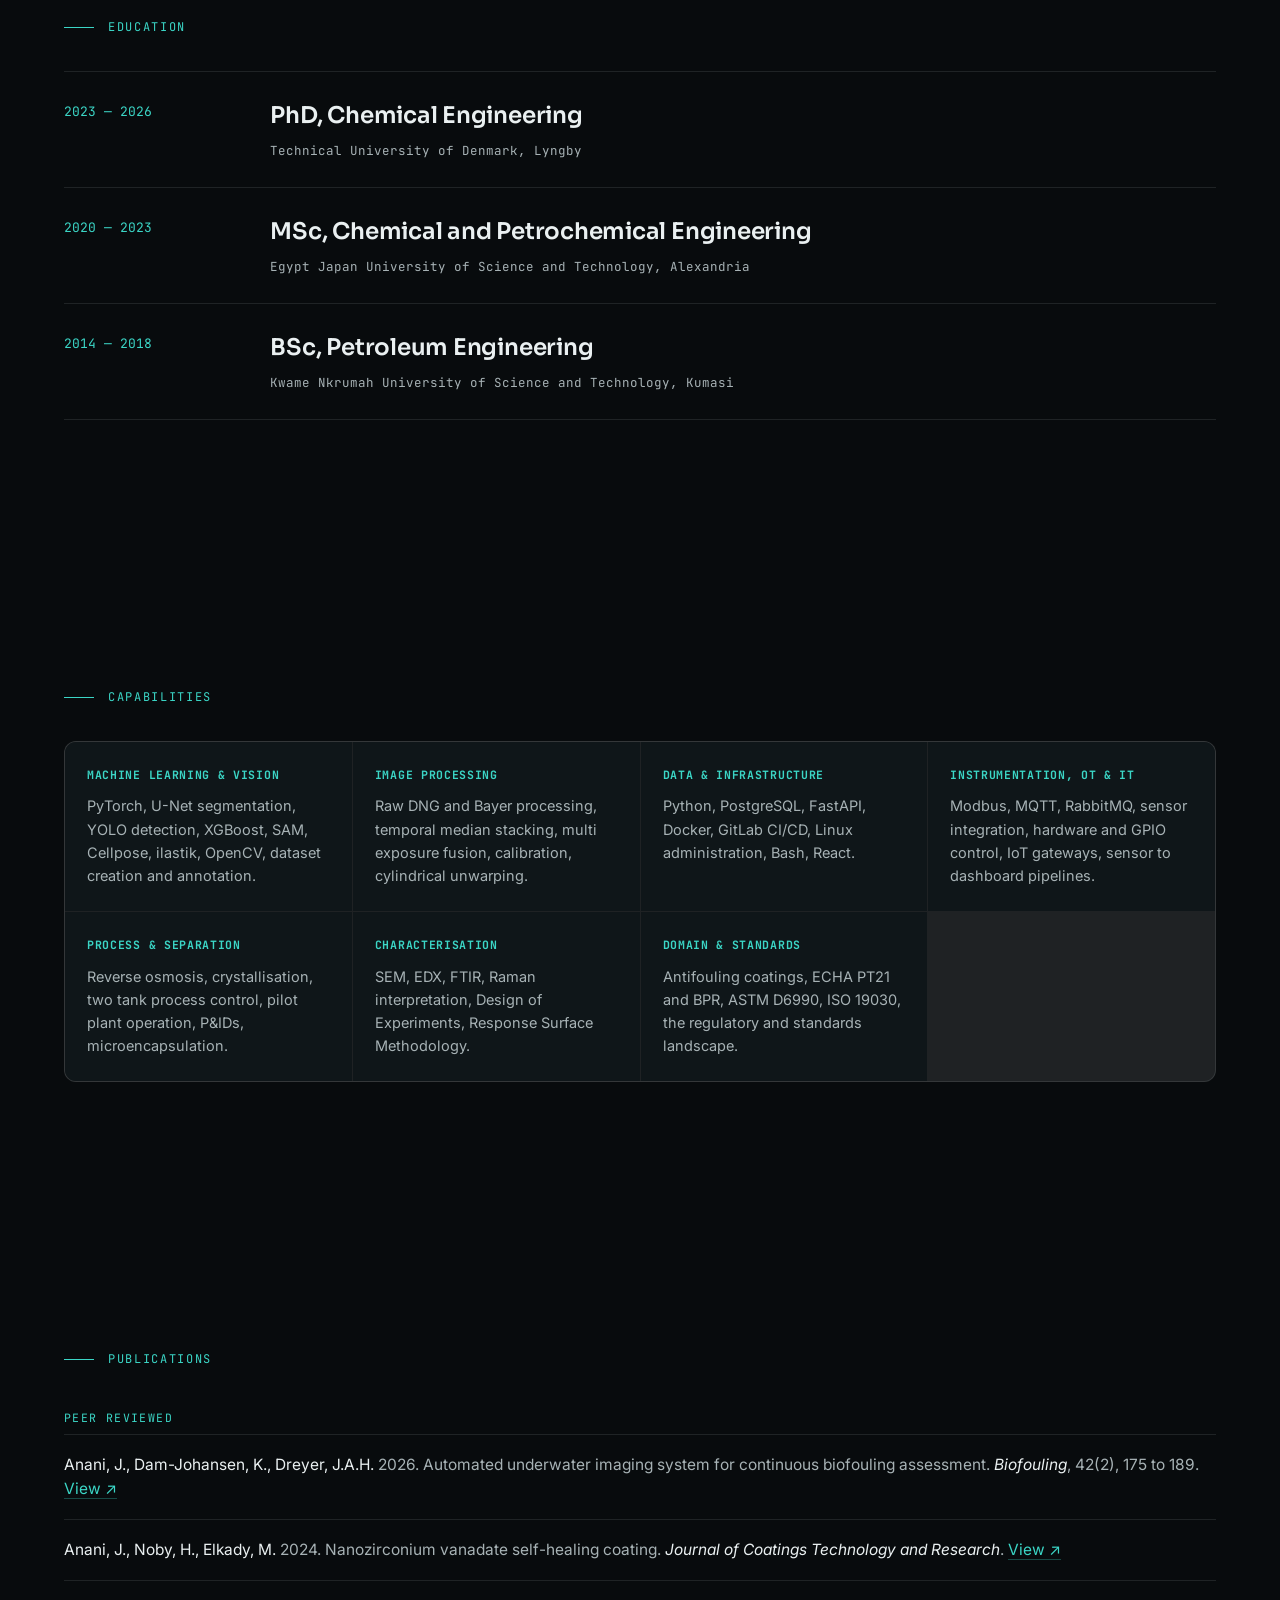
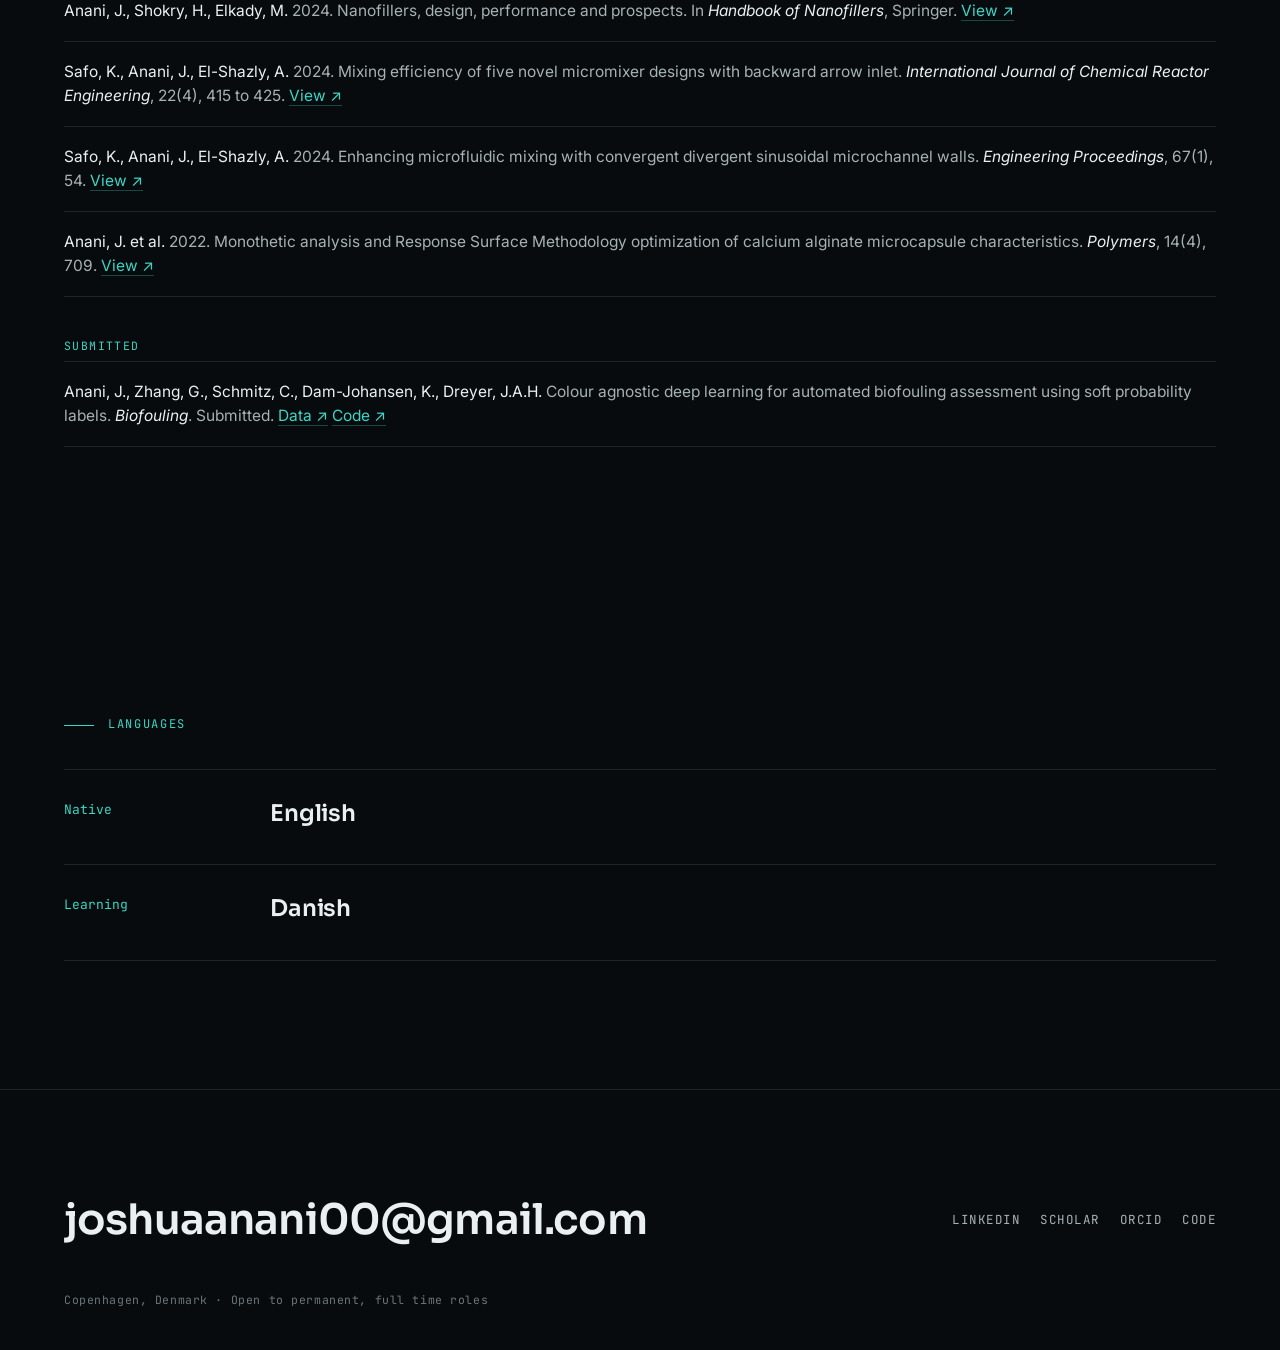
==== commit 98baf042: "Tighten structure, remove cross-page repetition Rename Hire "A good fit for" to "Open to roles in". " ====
--- a/cv.html
+++ b/cv.html
@@ -134,16 +134,12 @@
   <!-- Footer -->
   <footer class="site-foot">
     <div class="foot-inner">
-      <div>
-        <p class="foot-big">Let's talk.</p>
-        <a class="foot-mail" href="mailto:joshuaanani00@gmail.com">joshuaanani00@gmail.com</a>
-      </div>
+      <a class="foot-mail" href="mailto:joshuaanani00@gmail.com">joshuaanani00@gmail.com</a>
       <div class="foot-links">
-        <a href="index.html">Home</a>
-        <a href="work.html">Work</a>
-        <a href="hire.html">Hire me</a>
         <a href="https://www.linkedin.com/in/joshua-anani/" target="_blank" rel="noopener">LinkedIn</a>
         <a href="https://scholar.google.com/citations?user=iU2orOQAAAAJ" target="_blank" rel="noopener">Scholar</a>
+        <a href="https://orcid.org/0000-0002-2112-3881" target="_blank" rel="noopener">ORCID</a>
+        <a href="https://doi.org/10.5281/zenodo.20761755" target="_blank" rel="noopener">Code</a>
       </div>
     </div>
     <p class="foot-meta">Copenhagen, Denmark · Open to permanent, full time roles</p>
--- a/styles.css
+++ b/styles.css
@@ -355,9 +355,16 @@
 
 /* Footer */
 .site-foot { border-top: 1px solid var(--line); padding: clamp(52px, 8vw, 96px) var(--pad) 40px; }
-.foot-inner { max-width: var(--max); margin: 0 auto; display: flex; justify-content: space-between; align-items: flex-end; gap: 30px; flex-wrap: wrap; }
-.foot-big { font-family: var(--display); font-weight: 600; font-size: clamp(32px, 5vw, 60px); letter-spacing: -0.02em; margin: 0 0 12px; }
-.foot-mail { font-family: var(--mono); font-size: 14px; color: var(--accent); border-bottom: 1px solid rgba(59,214,198,0.3); padding-bottom: 2px; }
+.foot-inner { max-width: var(--max); margin: 0 auto; display: flex; justify-content: space-between; align-items: center; gap: 24px 40px; flex-wrap: wrap; }
+.foot-mail { font-family: var(--display); font-weight: 600; font-size: clamp(22px, 3.6vw, 42px); letter-spacing: -0.02em; color: var(--ink); transition: color .25s; }
+.foot-mail:hover { color: var(--accent); }
+
+/* Work outro (cross-links to CV / Hire instead of repeating their content) */
+.work-outro { padding: clamp(54px, 8vw, 96px) var(--pad); border-top: 1px solid var(--line); }
+.work-outro .kicker { margin-bottom: 18px; }
+.outro-text { font-family: var(--display); font-weight: 300; font-size: clamp(22px, 3vw, 36px); line-height: 1.32; letter-spacing: -0.01em; color: var(--ink); max-width: 800px; margin: 0; }
+.outro-text a { color: var(--accent); border-bottom: 1px solid rgba(59,214,198,0.4); padding-bottom: 1px; }
+.outro-text a:hover { border-color: var(--accent); }
 .foot-links { display: flex; gap: 20px; flex-wrap: wrap; font-family: var(--mono); font-size: 12.5px; text-transform: uppercase; letter-spacing: 0.04em; }
 .foot-links a { color: var(--ink-2); transition: color .25s; }
 .foot-links a:hover { color: var(--accent); }
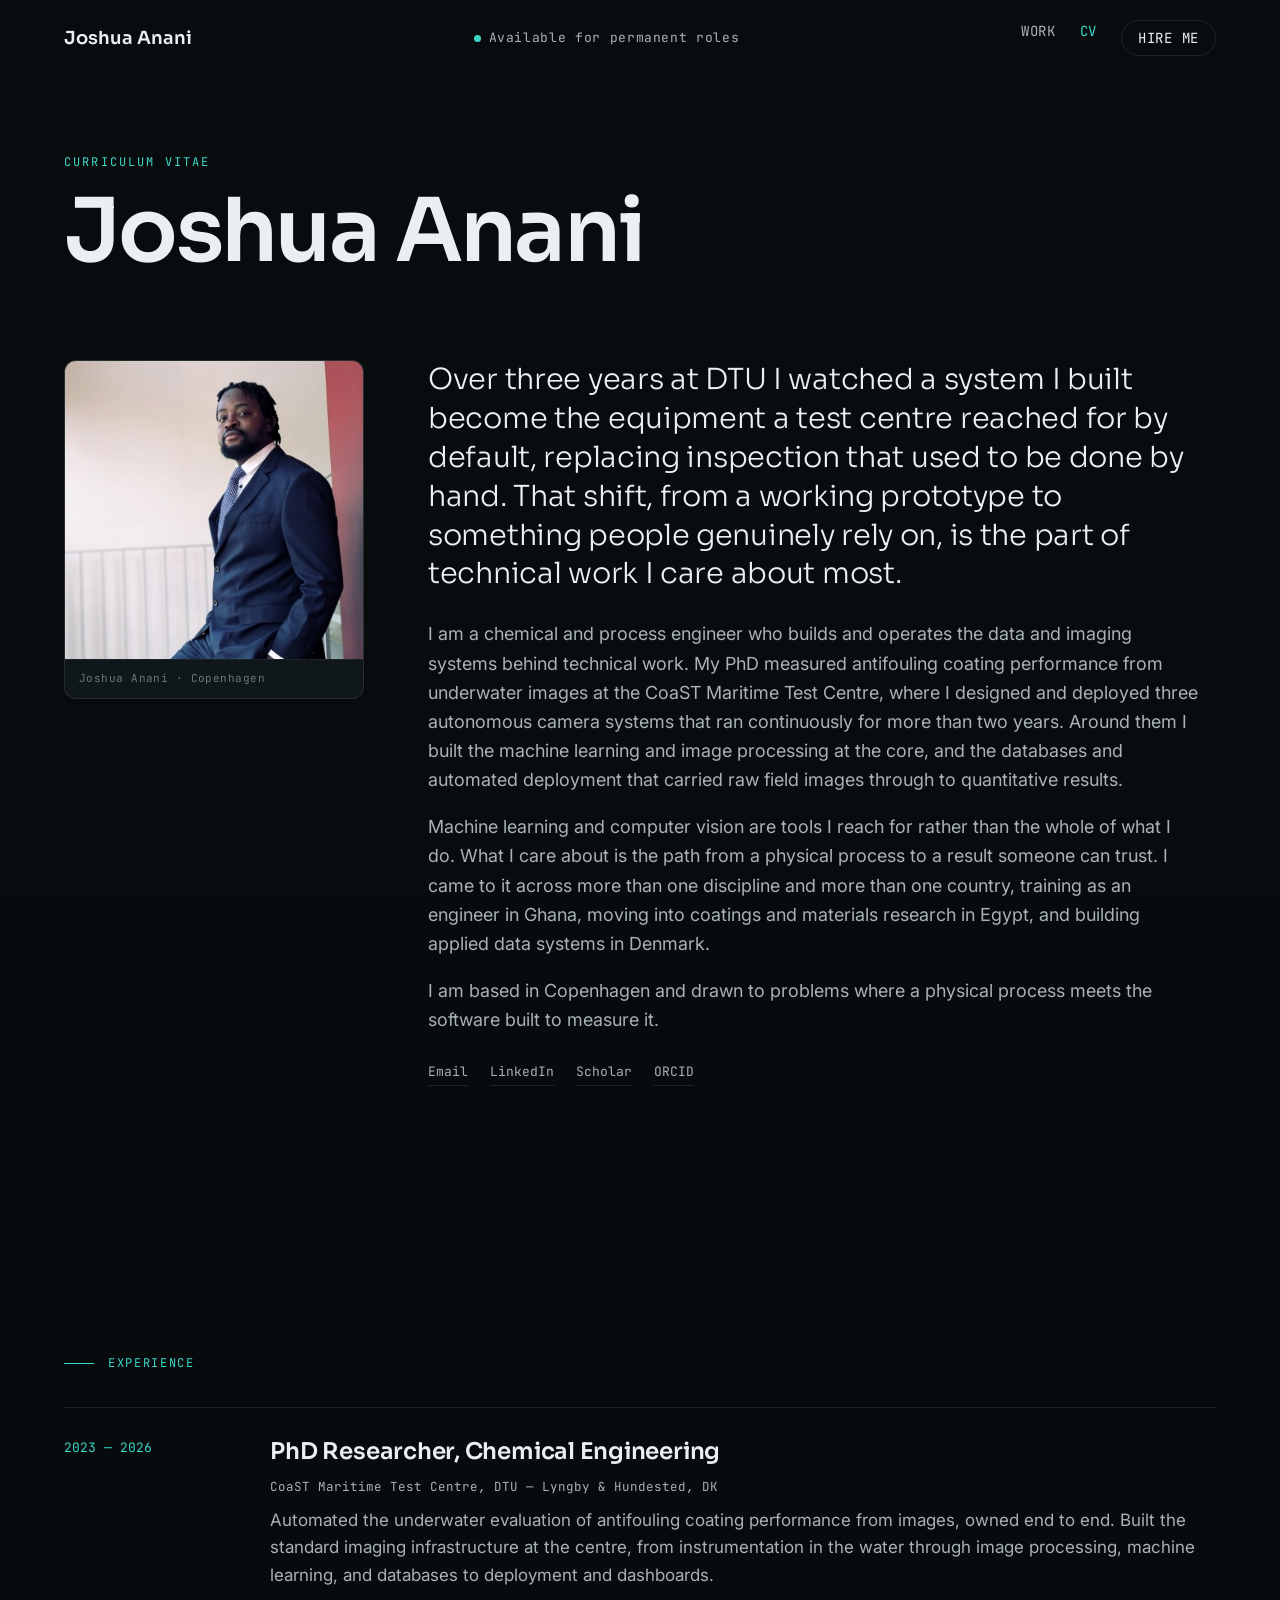
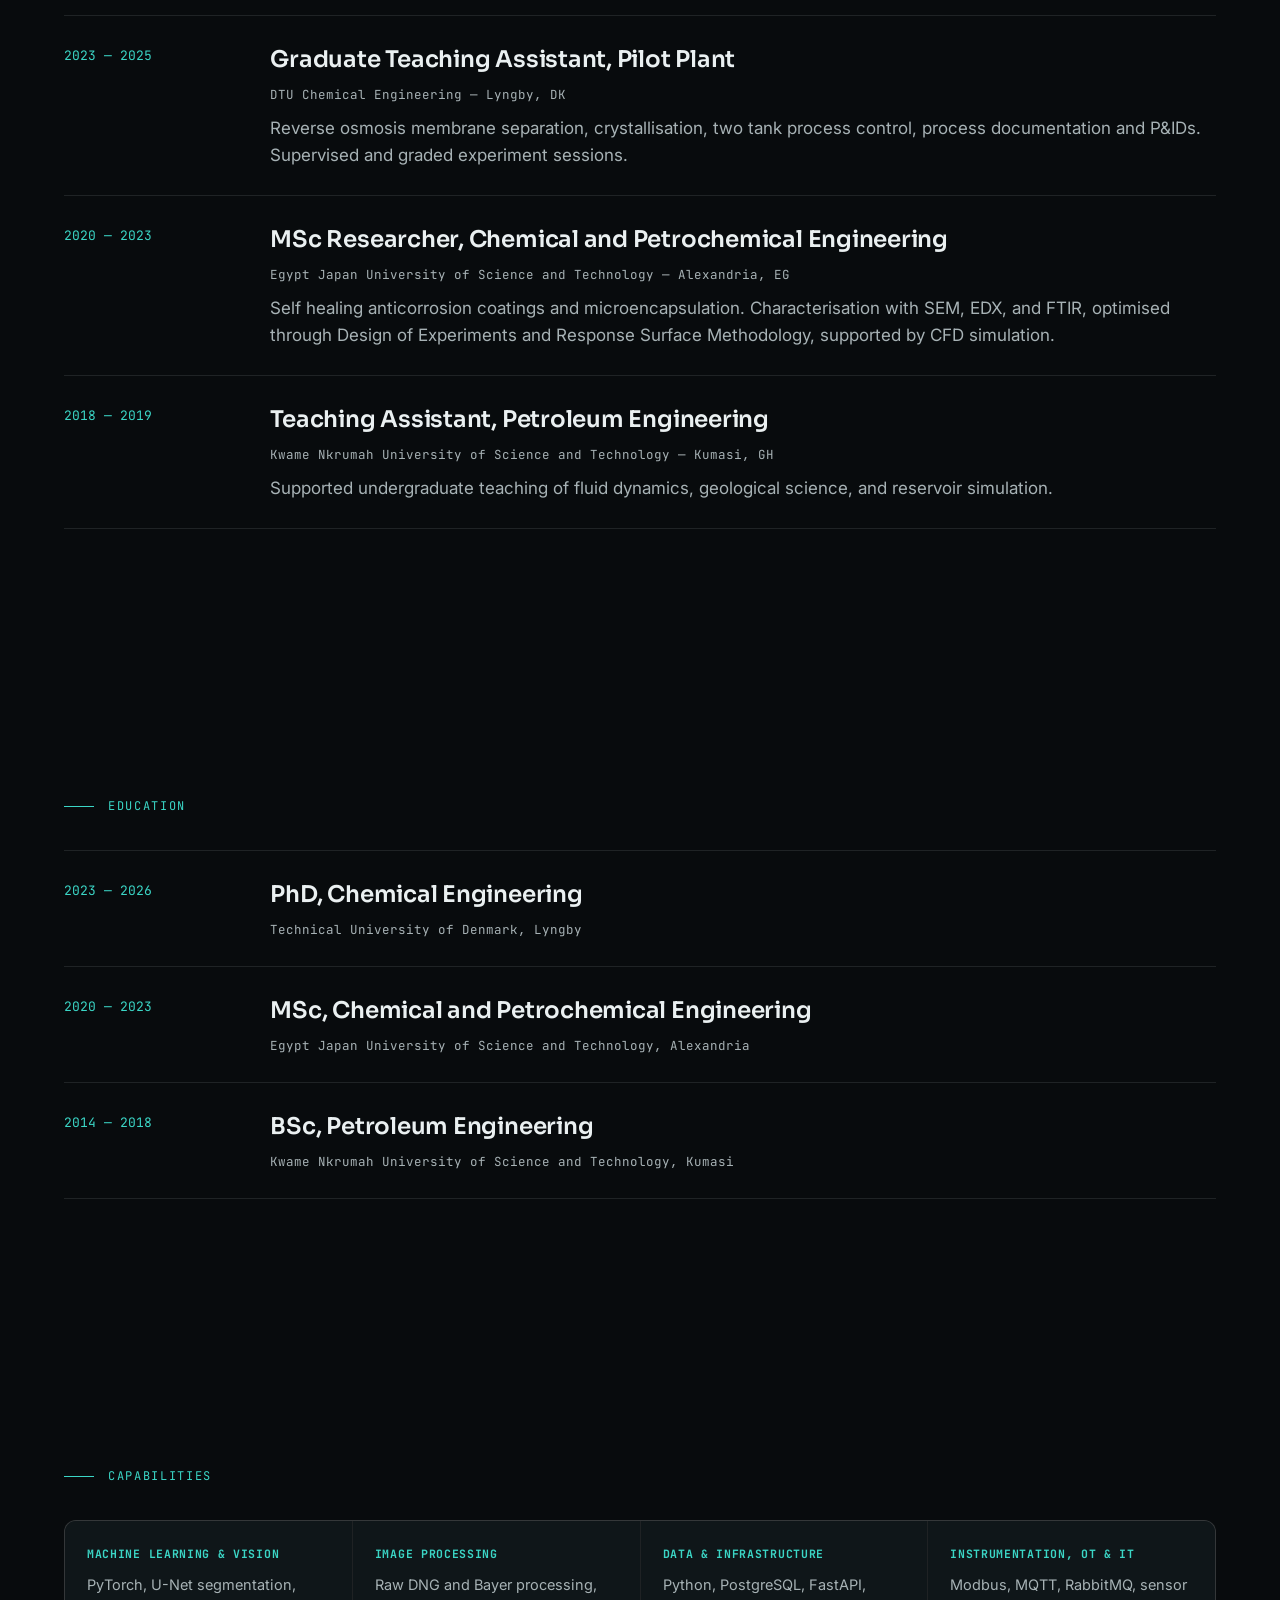
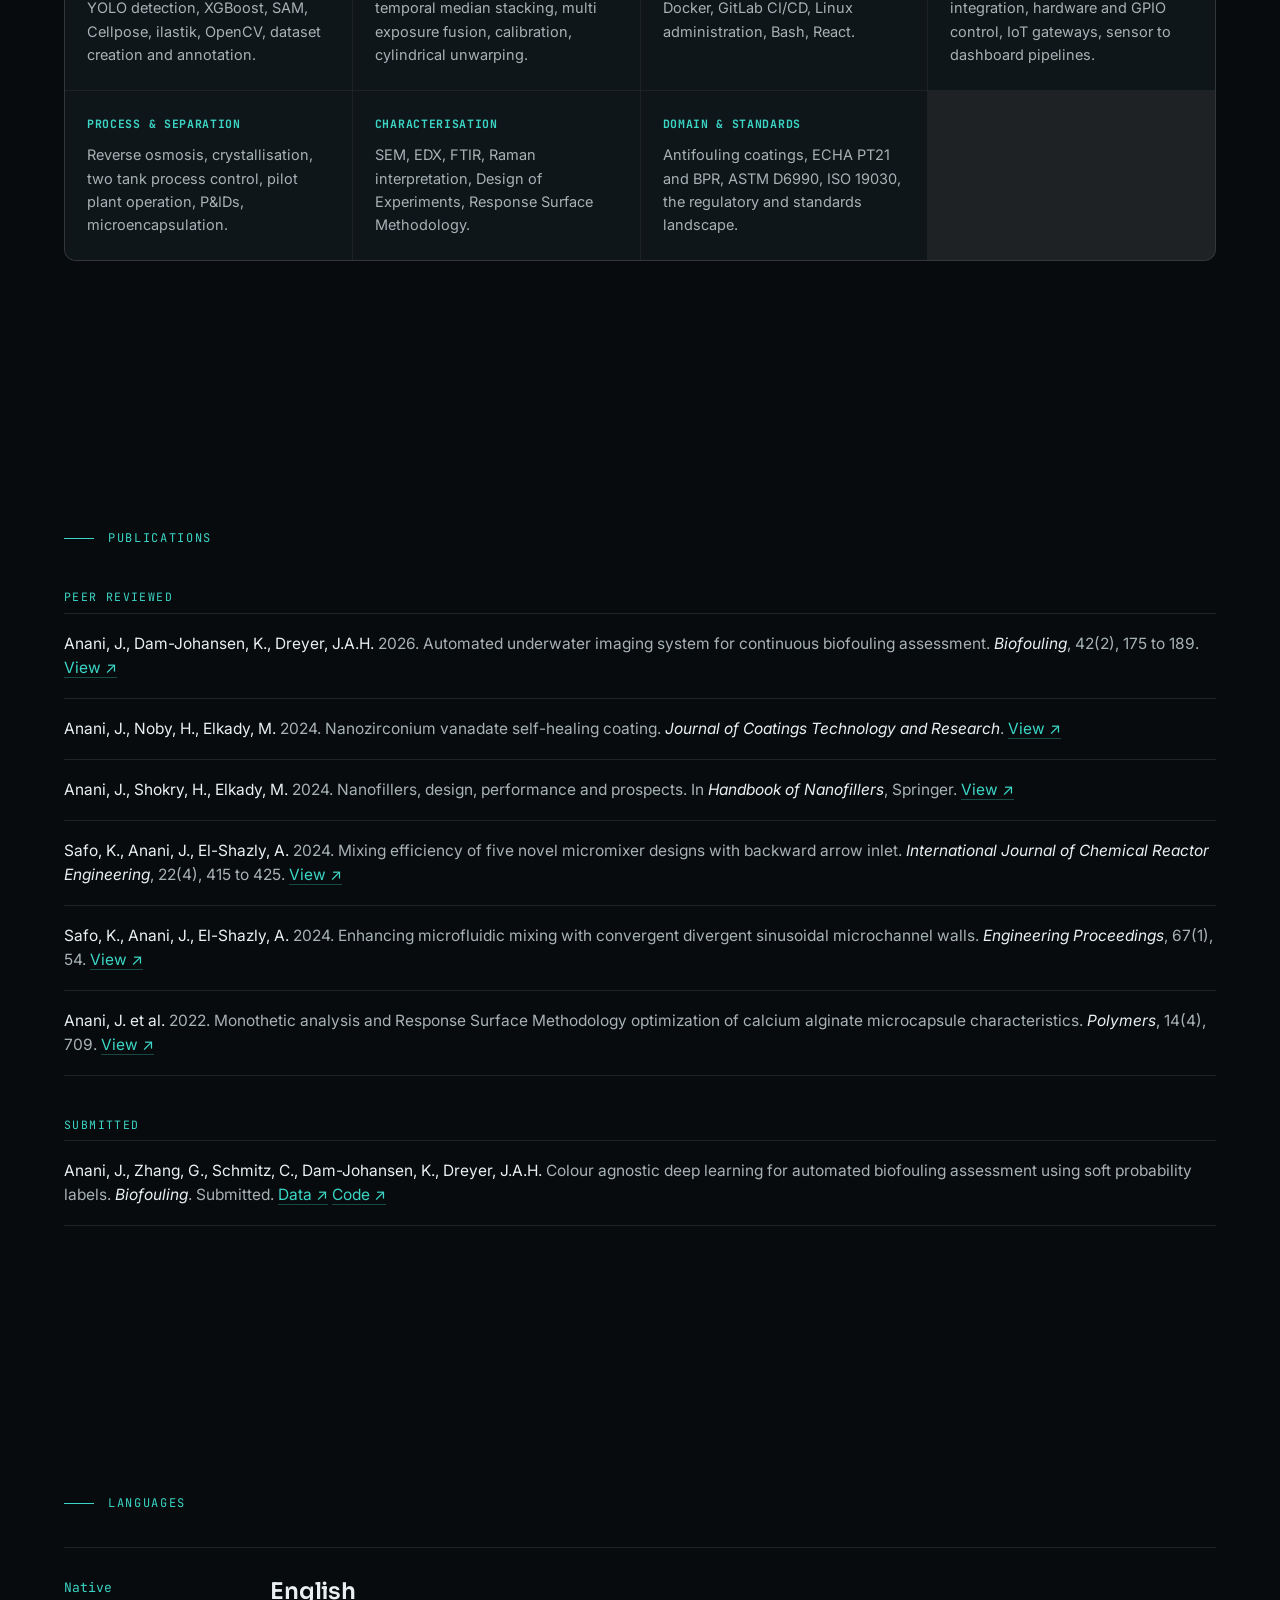
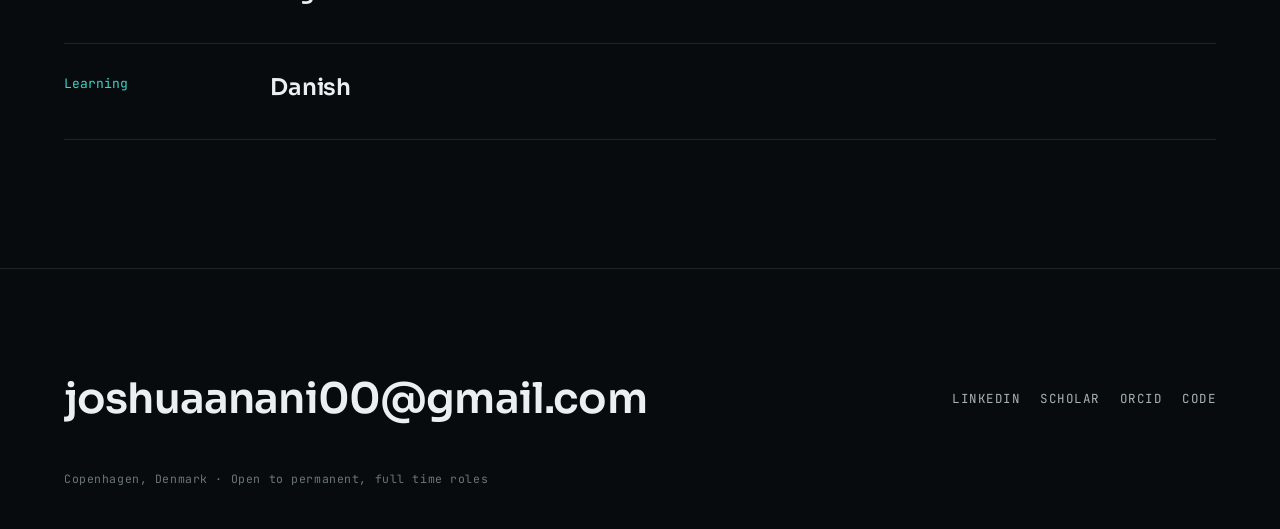
==== commit fffb648b: "Remove Home page; portfolio is now the landing Make the portfolio the site landing (index.html) and " ====
--- a/cv.html
+++ b/cv.html
@@ -18,8 +18,7 @@
     <span class="status"><span class="dot"></span>Available for permanent roles</span>
     <button class="menu-btn" id="menuBtn" aria-label="Open menu" aria-expanded="false"><span></span><span></span></button>
     <nav id="nav">
-      <a href="index.html">Home</a>
-      <a href="work.html">Work</a>
+      <a href="index.html">Work</a>
       <a href="cv.html" class="active">CV</a>
       <a href="hire.html" class="nav-cta">Hire me</a>
     </nav>
@@ -29,7 +28,30 @@
   <section class="page-head">
     <p class="eyebrow reveal">Curriculum Vitae</p>
     <h1 class="reveal">Joshua Anani</h1>
-    <p class="page-sub reveal">Process and chemical engineer, applied machine learning. Copenhagen, Denmark. I build and operate reliable imaging and data systems, combining coatings and regulatory standards knowledge with deployed machine learning.</p>
+  </section>
+
+  <!-- Profile -->
+  <section class="section cv-block cv-profile-block">
+    <div class="cv-profile">
+      <figure class="portrait reveal">
+        <img src="media/2.jpg" alt="Portrait of Joshua Anani" loading="lazy" />
+        <figcaption>Joshua Anani · Copenhagen</figcaption>
+      </figure>
+      <div class="reveal">
+        <div class="about-prose">
+          <p>Over three years at DTU I watched a system I built become the equipment a test centre reached for by default, replacing inspection that used to be done by hand. That shift, from a working prototype to something people genuinely rely on, is the part of technical work I care about most.</p>
+          <p>I am a chemical and process engineer who builds and operates the data and imaging systems behind technical work. My PhD measured antifouling coating performance from underwater images at the CoaST Maritime Test Centre, where I designed and deployed three autonomous camera systems that ran continuously for more than two years. Around them I built the machine learning and image processing at the core, and the databases and automated deployment that carried raw field images through to quantitative results.</p>
+          <p>Machine learning and computer vision are tools I reach for rather than the whole of what I do. What I care about is the path from a physical process to a result someone can trust. I came to it across more than one discipline and more than one country, training as an engineer in Ghana, moving into coatings and materials research in Egypt, and building applied data systems in Denmark.</p>
+          <p>I am based in Copenhagen and drawn to problems where a physical process meets the software built to measure it.</p>
+        </div>
+        <div class="profile-links">
+          <a href="mailto:joshuaanani00@gmail.com">Email</a>
+          <a href="https://www.linkedin.com/in/joshua-anani/" target="_blank" rel="noopener">LinkedIn</a>
+          <a href="https://scholar.google.com/citations?user=iU2orOQAAAAJ" target="_blank" rel="noopener">Scholar</a>
+          <a href="https://orcid.org/0000-0002-2112-3881" target="_blank" rel="noopener">ORCID</a>
+        </div>
+      </div>
+    </div>
   </section>
 
   <!-- Experience -->
--- a/styles.css
+++ b/styles.css
@@ -358,13 +358,6 @@
 .foot-inner { max-width: var(--max); margin: 0 auto; display: flex; justify-content: space-between; align-items: center; gap: 24px 40px; flex-wrap: wrap; }
 .foot-mail { font-family: var(--display); font-weight: 600; font-size: clamp(22px, 3.6vw, 42px); letter-spacing: -0.02em; color: var(--ink); transition: color .25s; }
 .foot-mail:hover { color: var(--accent); }
-
-/* Work outro (cross-links to CV / Hire instead of repeating their content) */
-.work-outro { padding: clamp(54px, 8vw, 96px) var(--pad); border-top: 1px solid var(--line); }
-.work-outro .kicker { margin-bottom: 18px; }
-.outro-text { font-family: var(--display); font-weight: 300; font-size: clamp(22px, 3vw, 36px); line-height: 1.32; letter-spacing: -0.01em; color: var(--ink); max-width: 800px; margin: 0; }
-.outro-text a { color: var(--accent); border-bottom: 1px solid rgba(59,214,198,0.4); padding-bottom: 1px; }
-.outro-text a:hover { border-color: var(--accent); }
 .foot-links { display: flex; gap: 20px; flex-wrap: wrap; font-family: var(--mono); font-size: 12.5px; text-transform: uppercase; letter-spacing: 0.04em; }
 .foot-links a { color: var(--ink-2); transition: color .25s; }
 .foot-links a:hover { color: var(--accent); }
@@ -384,6 +377,14 @@
 .cv-org { font-family: var(--mono); font-size: 12.5px; color: var(--ink-2); margin: 0 0 10px; }
 .cv-detail p:last-child { margin: 0; color: var(--ink-2); }
 @media (max-width: 600px) { .cv-row { grid-template-columns: 1fr; gap: 8px; } }
+
+/* CV profile (portrait + about + contact) */
+.cv-profile-block { padding-top: clamp(18px, 3vw, 38px); }
+.cv-profile { max-width: var(--max); margin: 0 auto; display: grid; grid-template-columns: 300px 1fr; gap: clamp(28px, 5vw, 64px); align-items: start; }
+.profile-links { display: flex; gap: 22px; flex-wrap: wrap; margin-top: 28px; font-family: var(--mono); font-size: 13px; }
+.profile-links a { color: var(--ink-2); border-bottom: 1px solid var(--line); padding-bottom: 2px; transition: color .25s, border-color .25s; }
+.profile-links a:hover { color: var(--accent); border-color: var(--accent); }
+@media (max-width: 760px) { .cv-profile { grid-template-columns: 1fr; } .cv-profile .portrait { max-width: 300px; } }
 
 /* ---------- Hire ---------- */
 .hire-facts-wrap { padding-top: 0; }
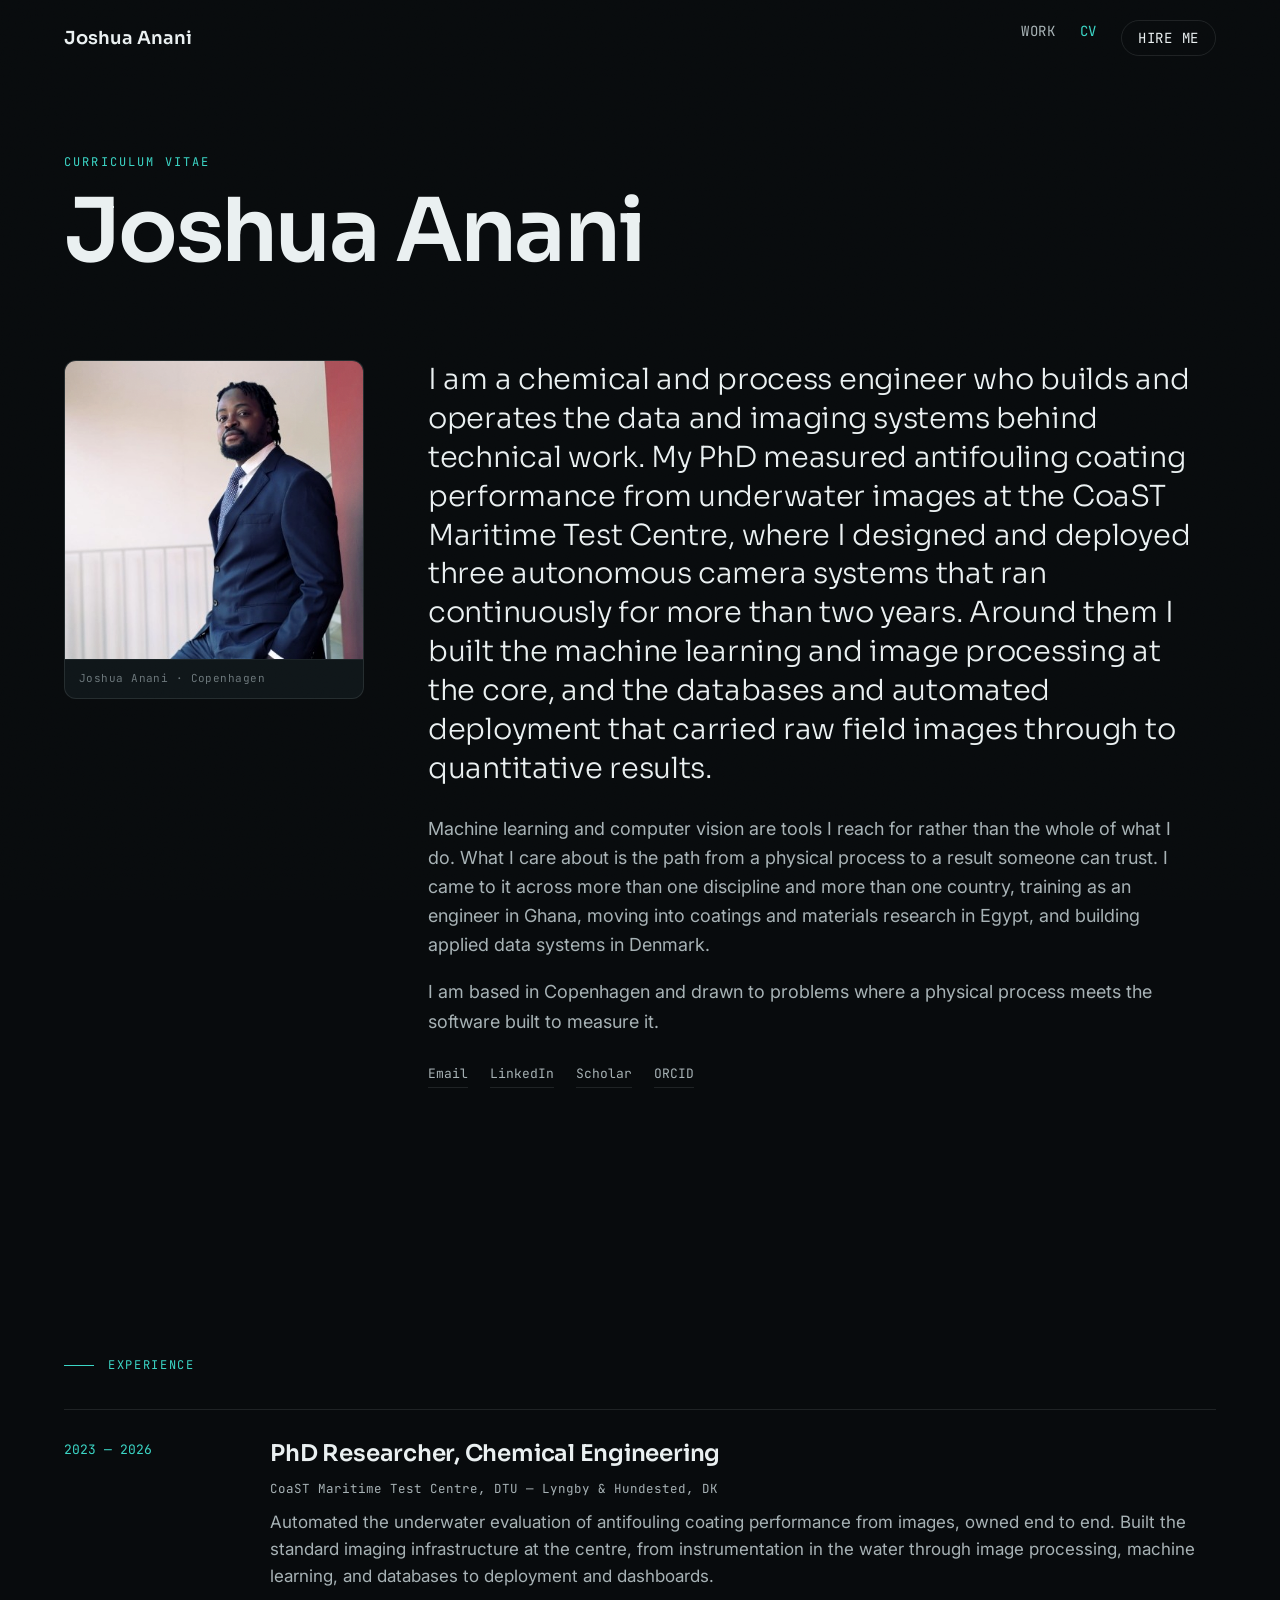
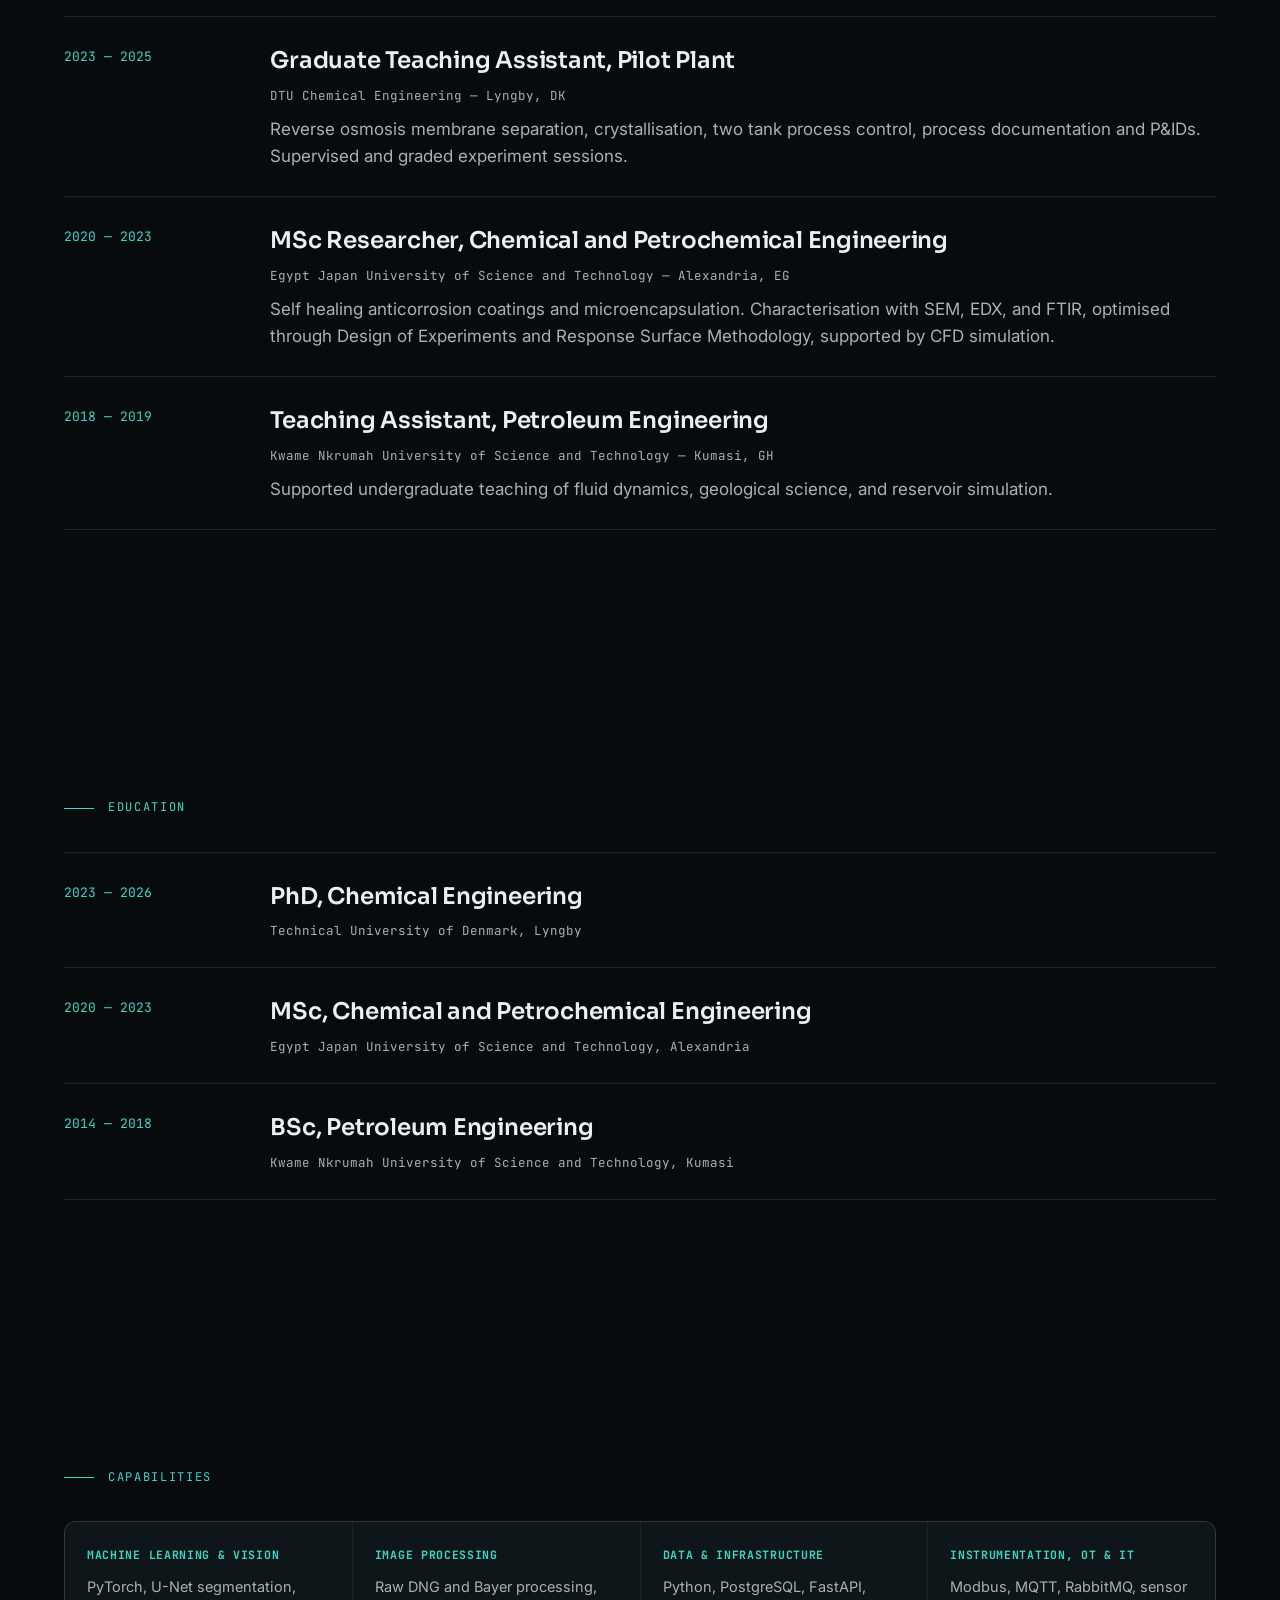
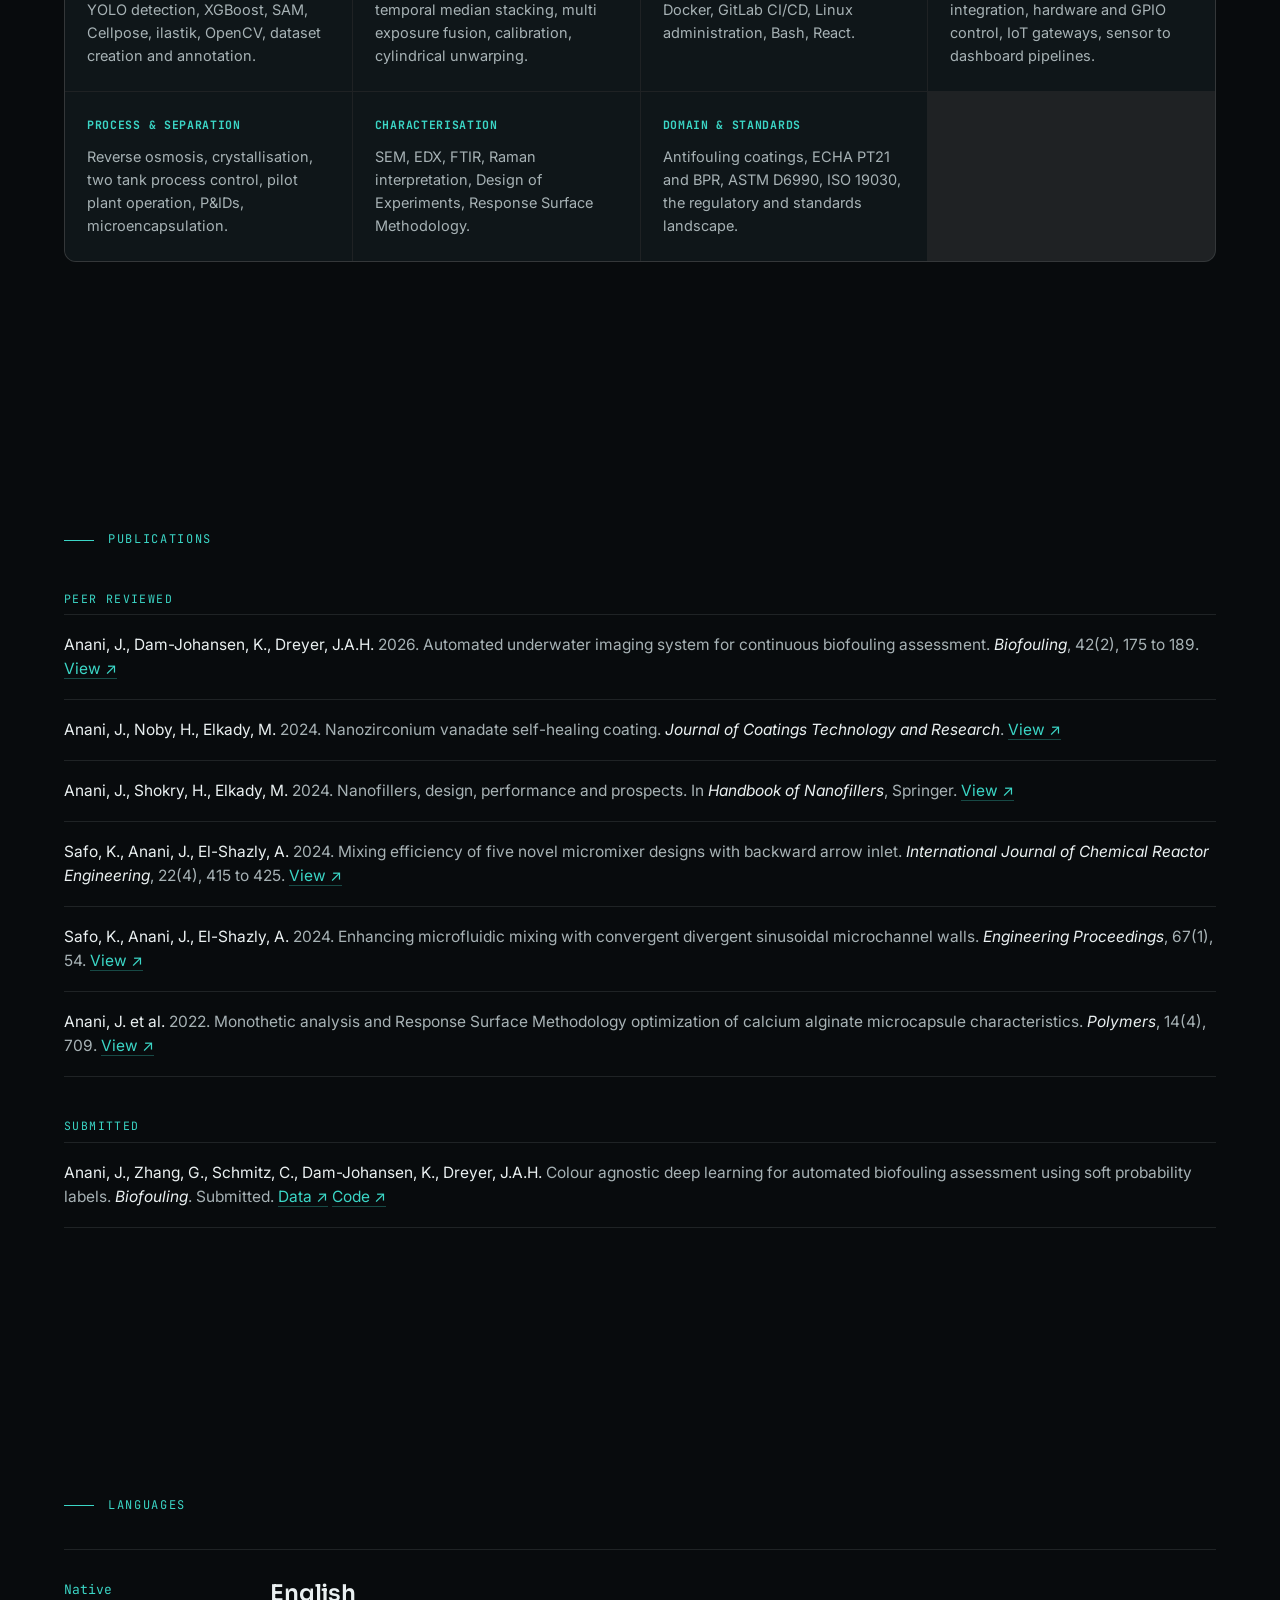
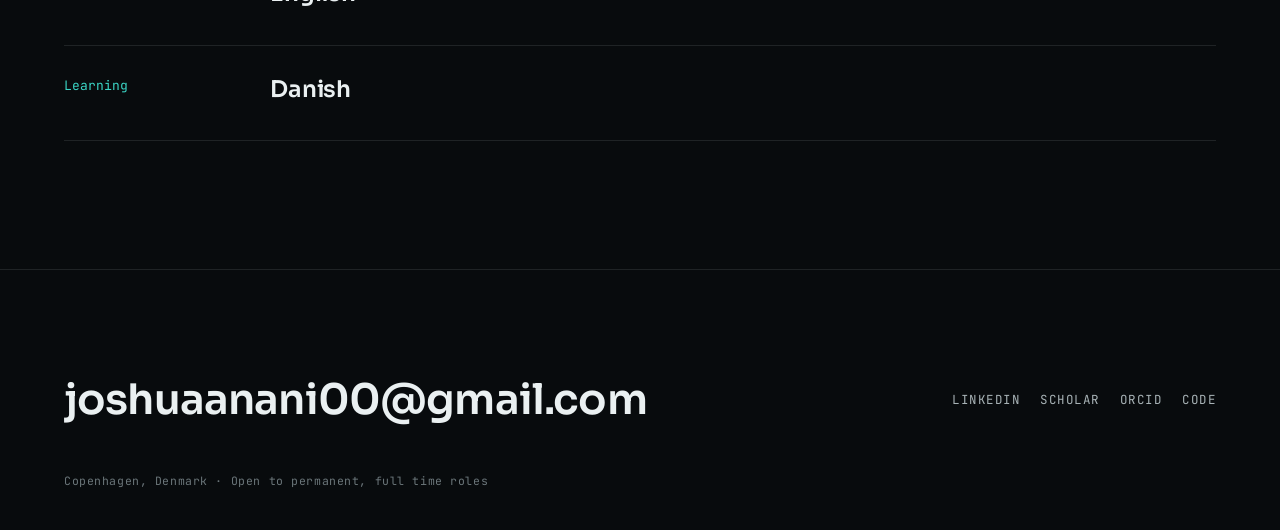
==== commit f191ef1d: "Trim copy and slim the Hire page Remove the braggy CV opening line, the "Available for permanent rol" ====
--- a/cv.html
+++ b/cv.html
@@ -15,7 +15,6 @@
 
   <header class="hdr solid" id="hdr">
     <a class="name" href="index.html">Joshua Anani</a>
-    <span class="status"><span class="dot"></span>Available for permanent roles</span>
     <button class="menu-btn" id="menuBtn" aria-label="Open menu" aria-expanded="false"><span></span><span></span></button>
     <nav id="nav">
       <a href="index.html">Work</a>
@@ -39,7 +38,6 @@
       </figure>
       <div class="reveal">
         <div class="about-prose">
-          <p>Over three years at DTU I watched a system I built become the equipment a test centre reached for by default, replacing inspection that used to be done by hand. That shift, from a working prototype to something people genuinely rely on, is the part of technical work I care about most.</p>
           <p>I am a chemical and process engineer who builds and operates the data and imaging systems behind technical work. My PhD measured antifouling coating performance from underwater images at the CoaST Maritime Test Centre, where I designed and deployed three autonomous camera systems that ran continuously for more than two years. Around them I built the machine learning and image processing at the core, and the databases and automated deployment that carried raw field images through to quantitative results.</p>
           <p>Machine learning and computer vision are tools I reach for rather than the whole of what I do. What I care about is the path from a physical process to a result someone can trust. I came to it across more than one discipline and more than one country, training as an engineer in Ghana, moving into coatings and materials research in Egypt, and building applied data systems in Denmark.</p>
           <p>I am based in Copenhagen and drawn to problems where a physical process meets the software built to measure it.</p>
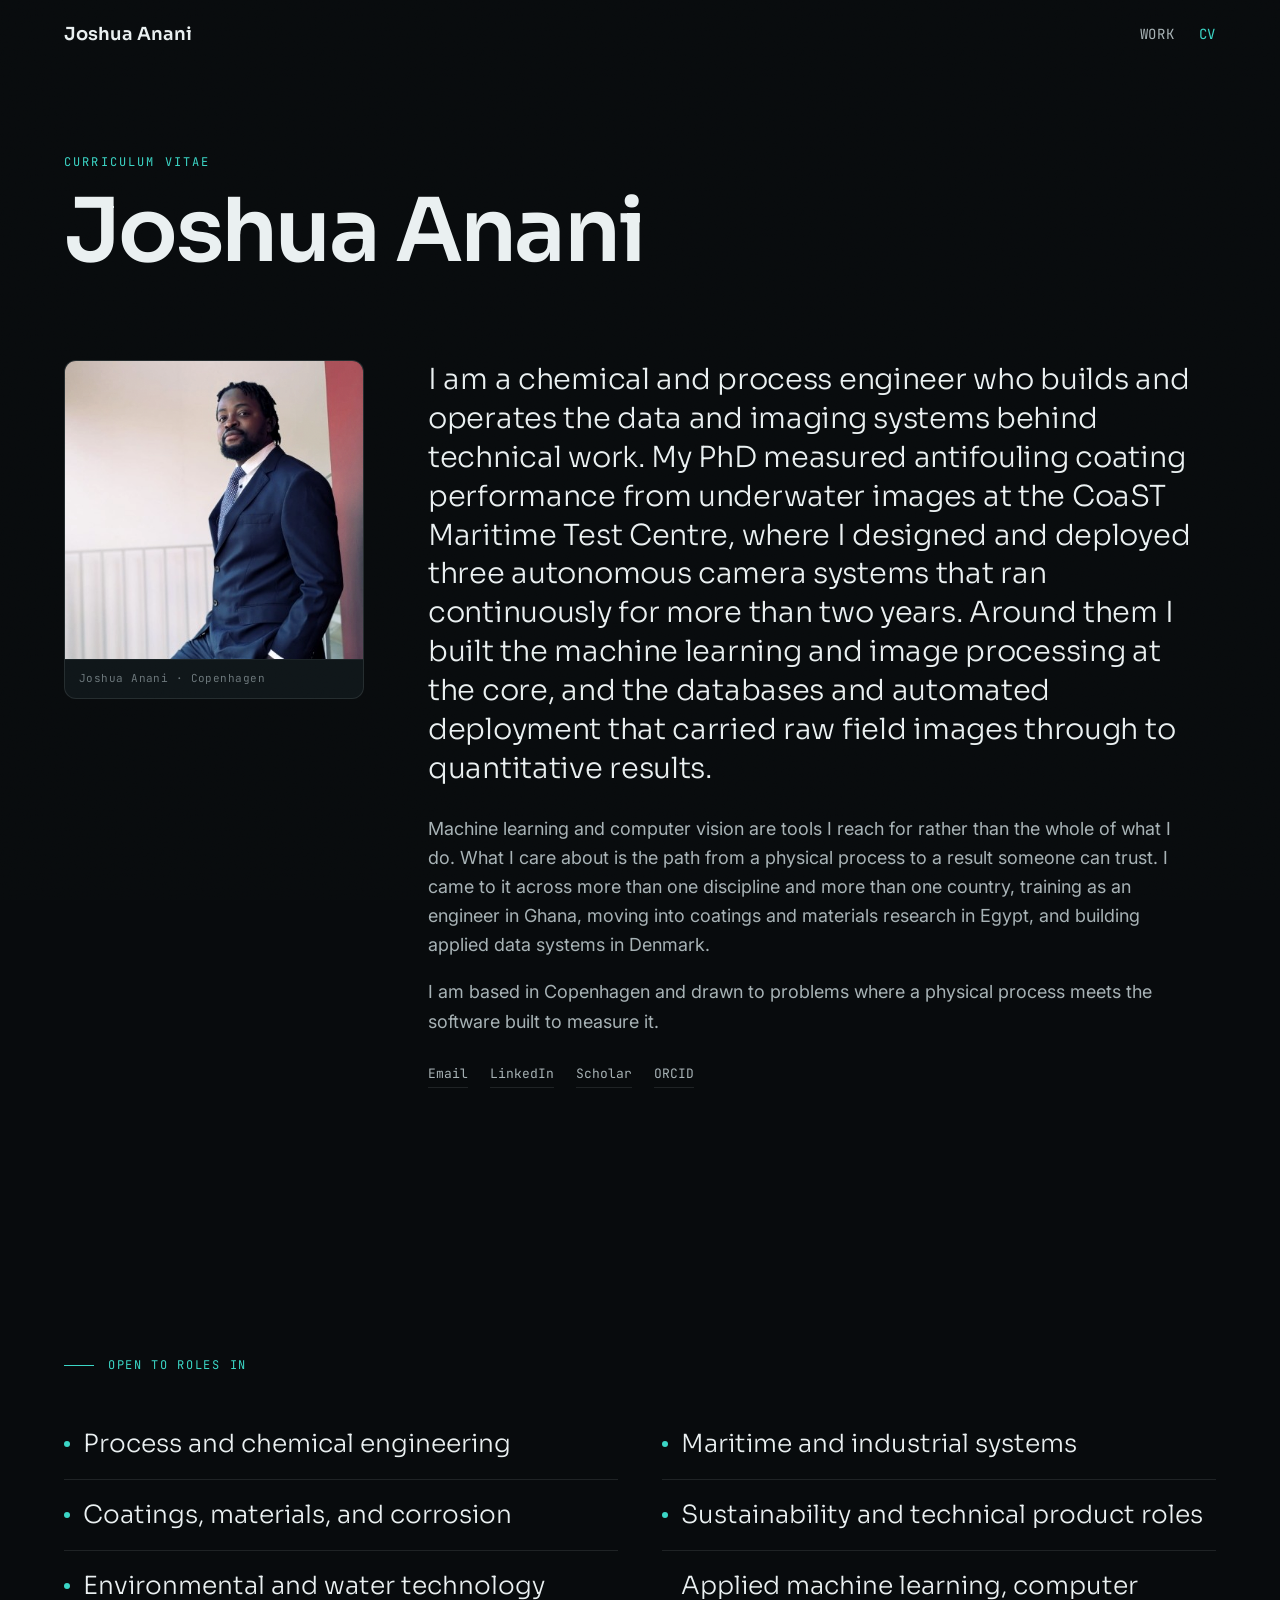
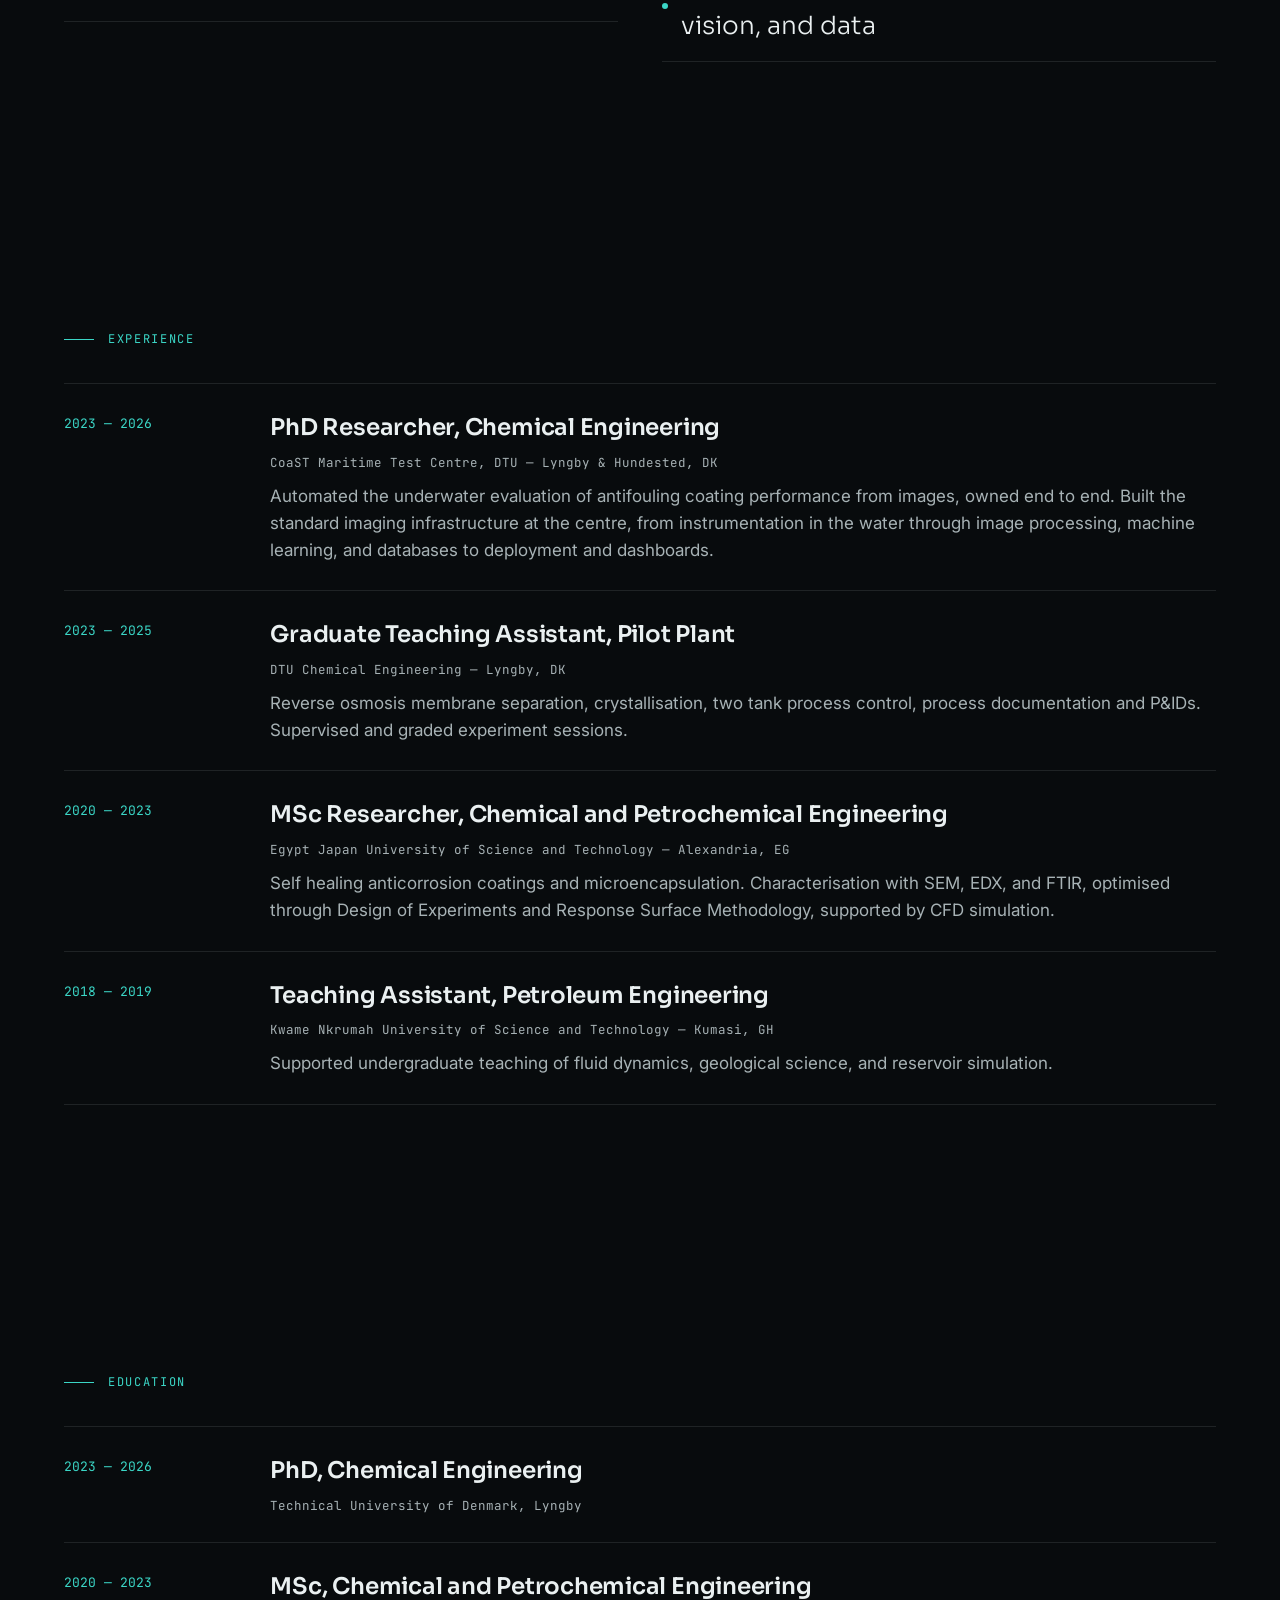
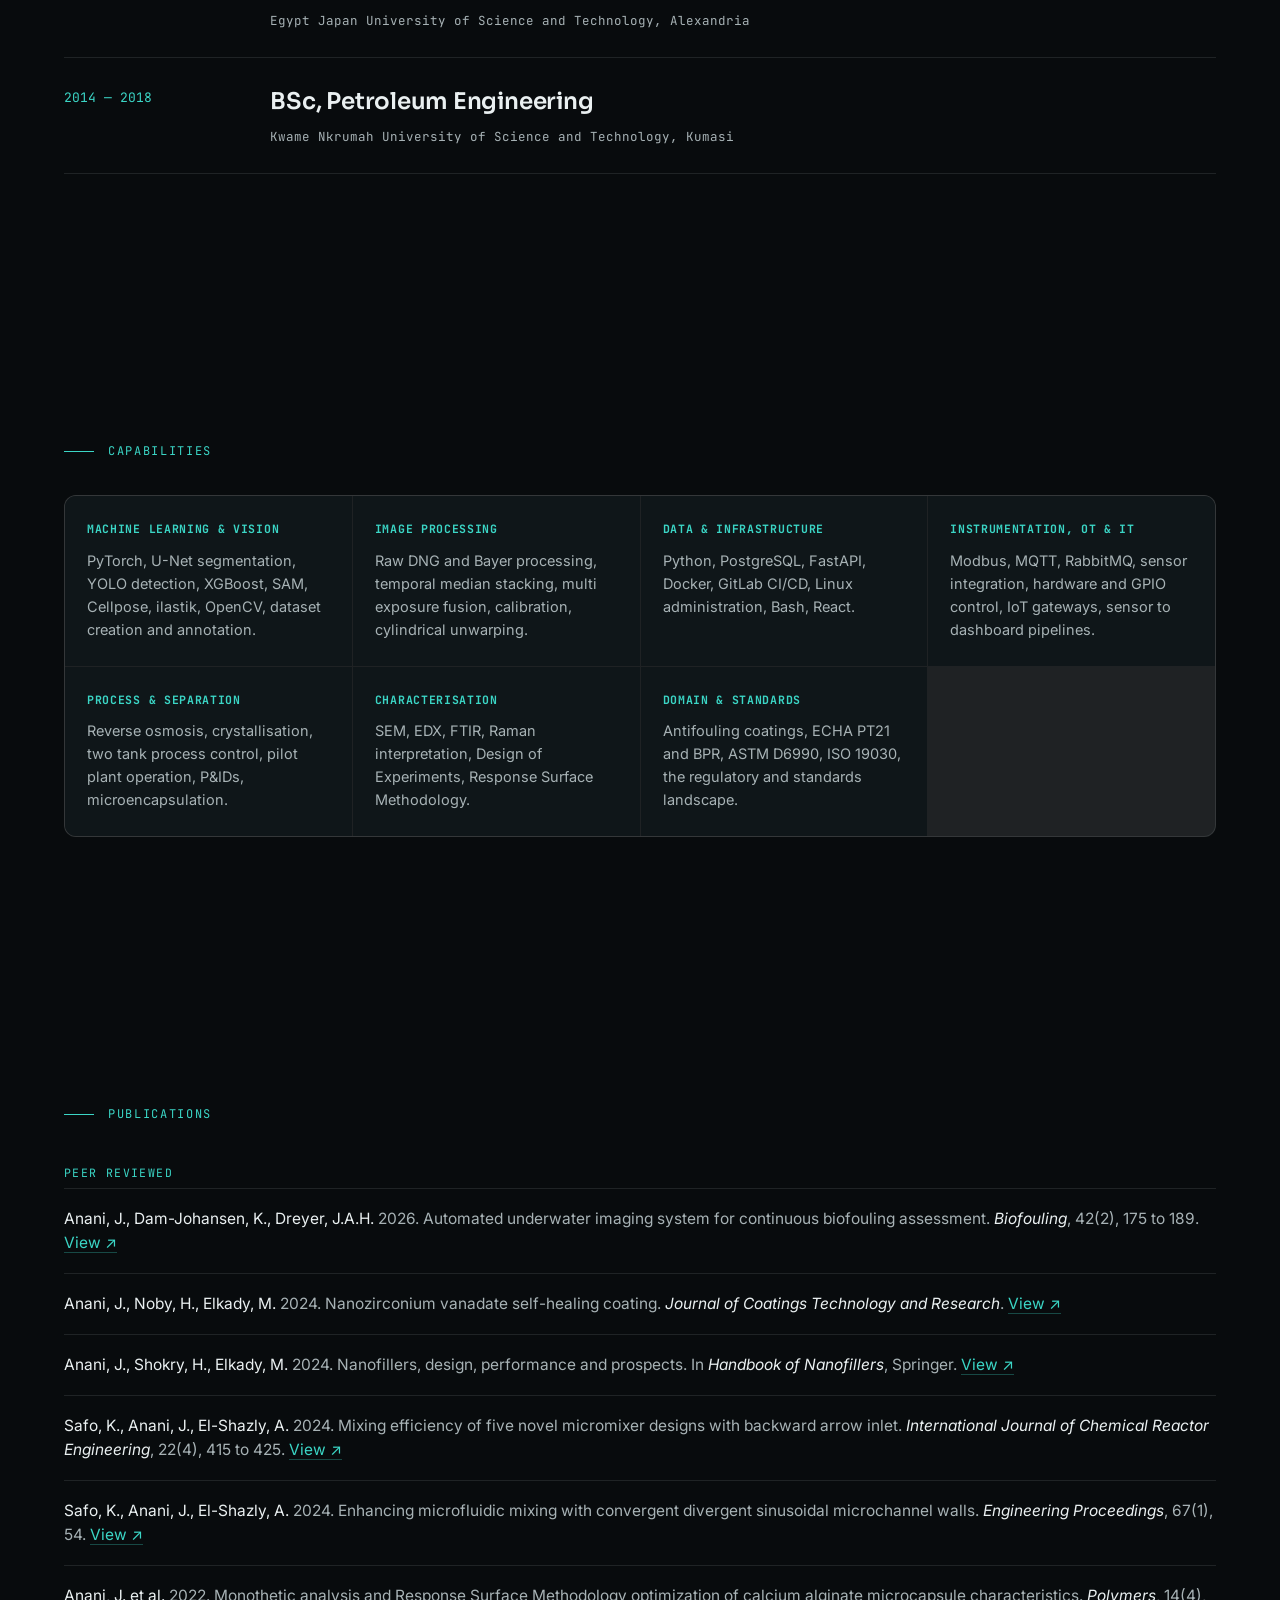
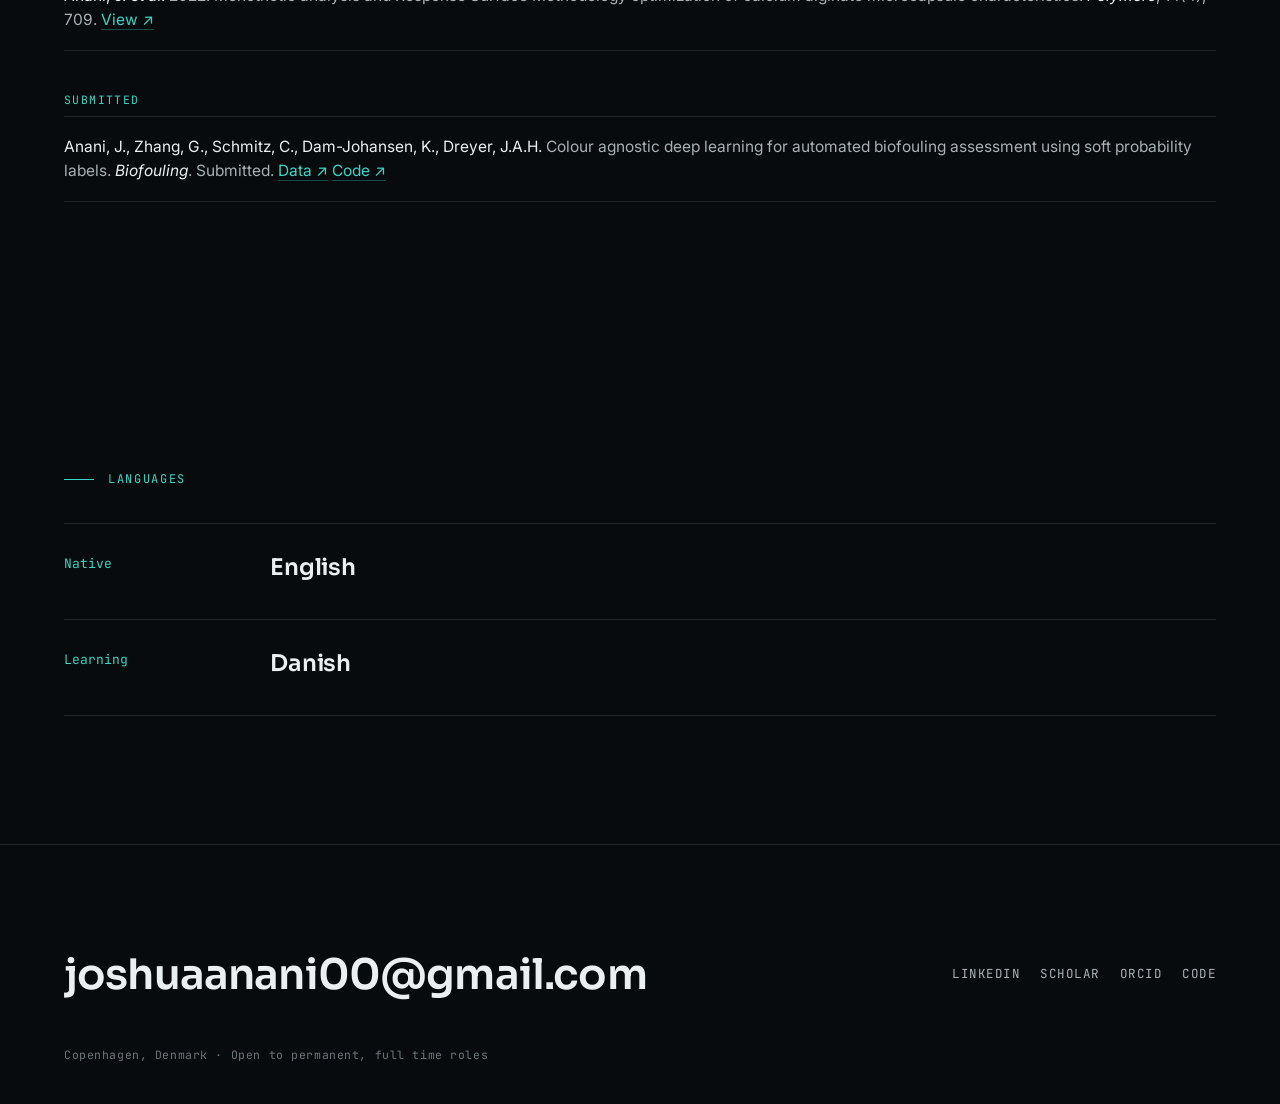
==== commit 2b3ede39: "Fold "Open to roles in" into CV; remove Hire page Move the roles list onto the CV after the About, d" ====
--- a/cv.html
+++ b/cv.html
@@ -19,7 +19,6 @@
     <nav id="nav">
       <a href="index.html">Work</a>
       <a href="cv.html" class="active">CV</a>
-      <a href="hire.html" class="nav-cta">Hire me</a>
     </nav>
   </header>
 
@@ -50,6 +49,19 @@
         </div>
       </div>
     </div>
+  </section>
+
+  <!-- Open to roles in -->
+  <section class="section cv-block">
+    <p class="kicker">Open to roles in</p>
+    <ul class="fit-list">
+      <li class="reveal">Process and chemical engineering</li>
+      <li class="reveal">Coatings, materials, and corrosion</li>
+      <li class="reveal">Environmental and water technology</li>
+      <li class="reveal">Maritime and industrial systems</li>
+      <li class="reveal">Sustainability and technical product roles</li>
+      <li class="reveal">Applied machine learning, computer vision, and data</li>
+    </ul>
   </section>
 
   <!-- Experience -->
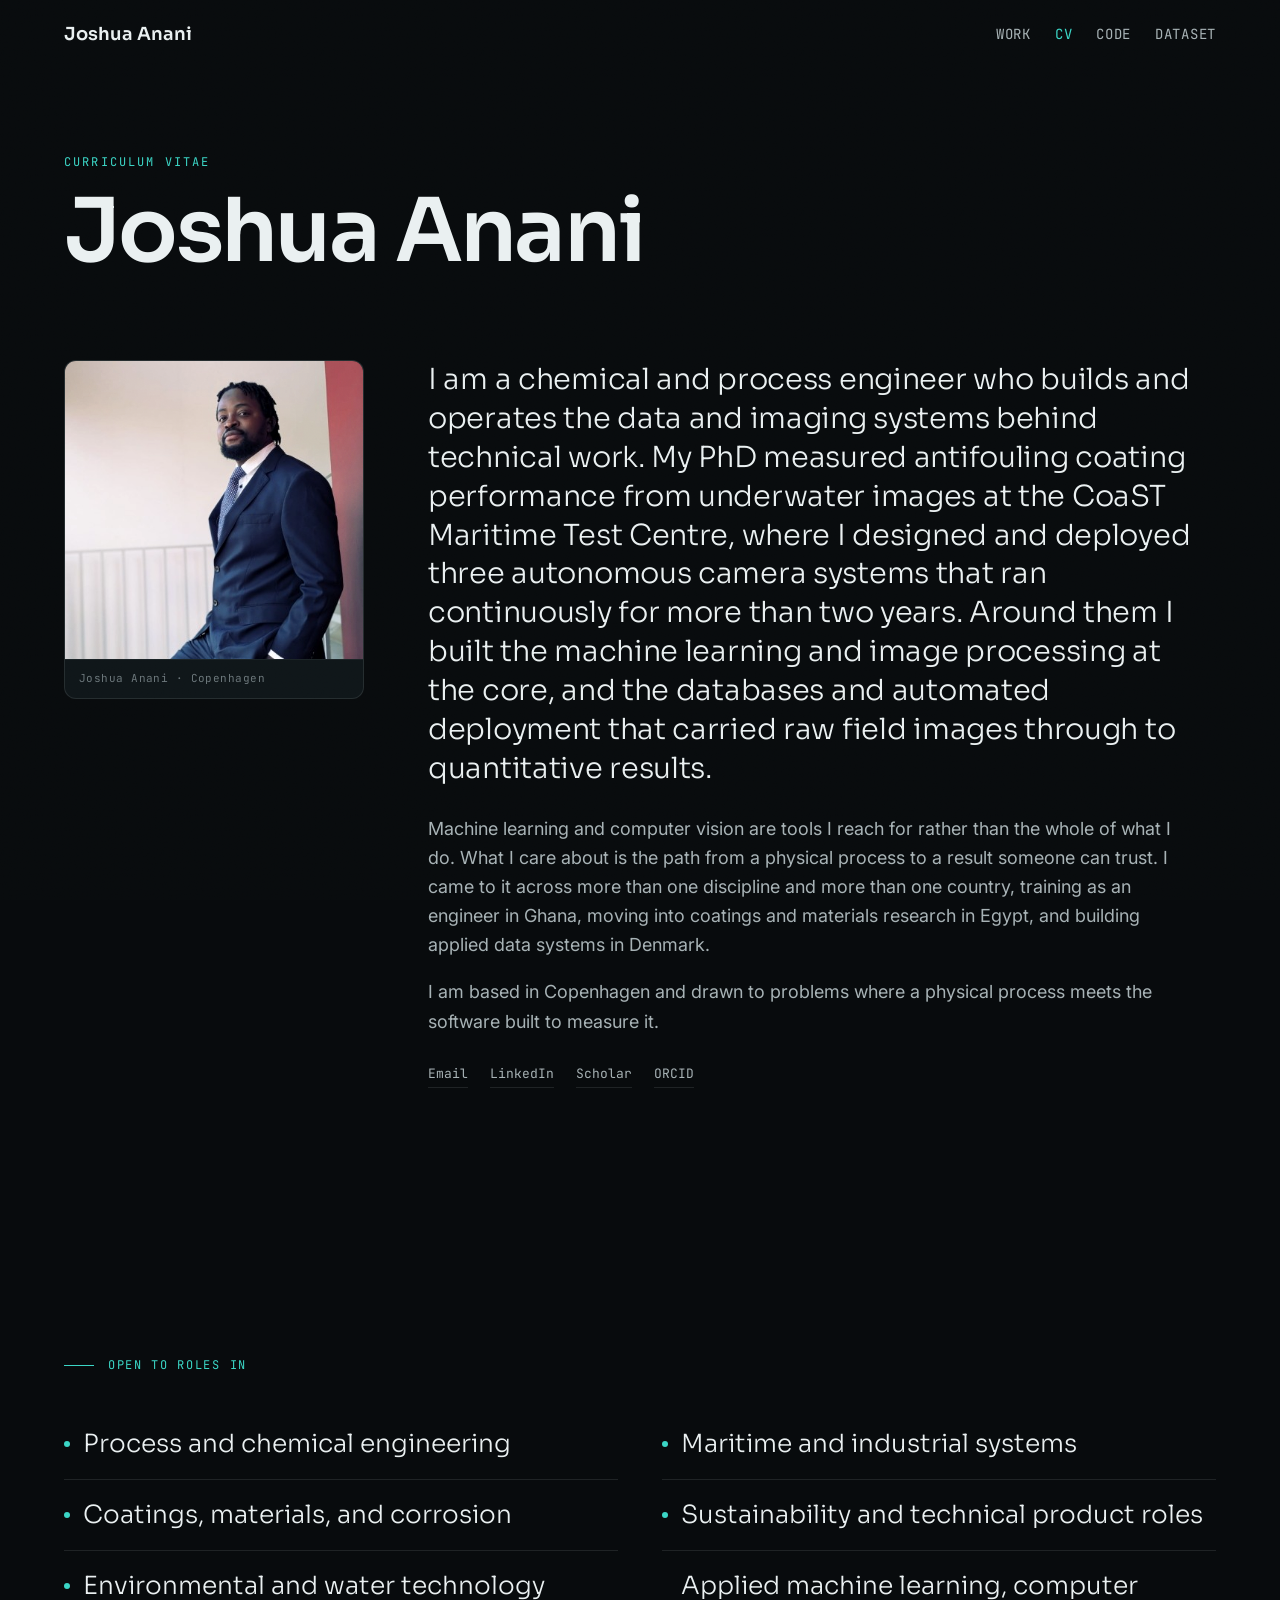
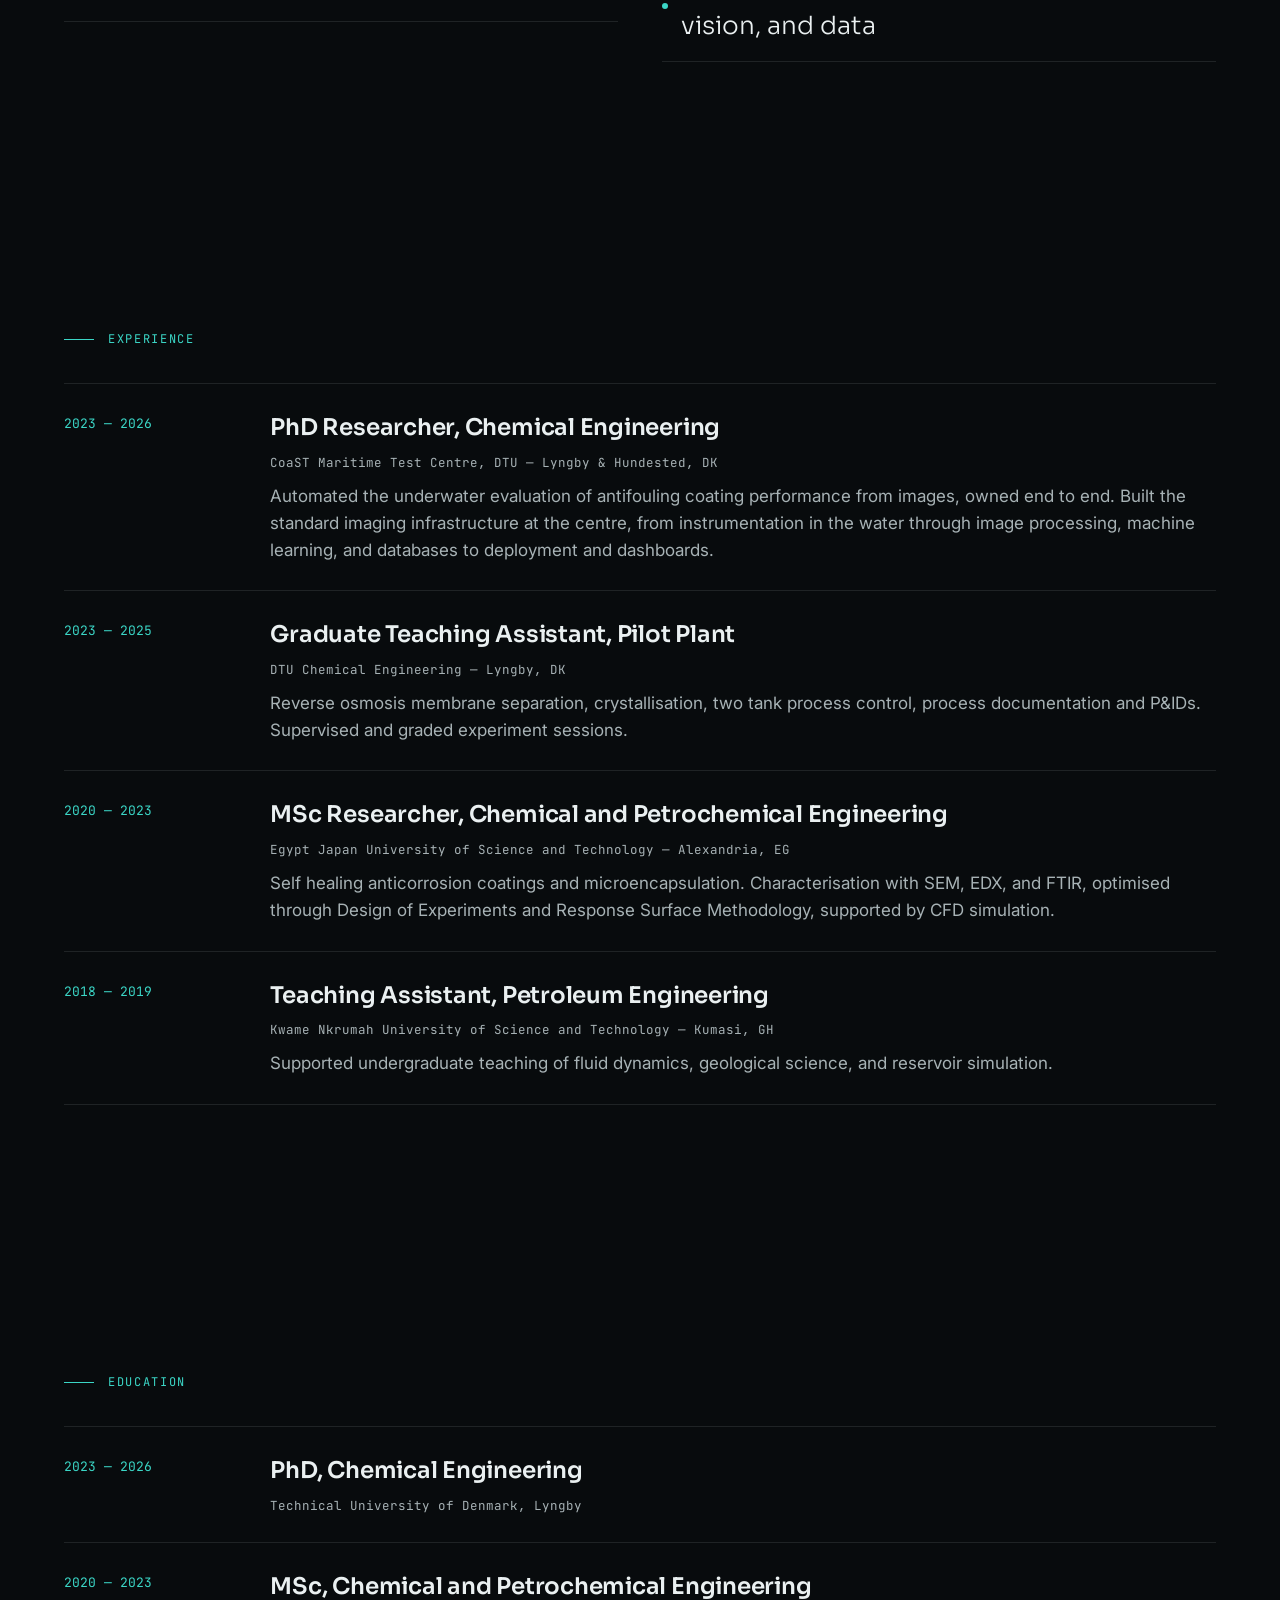
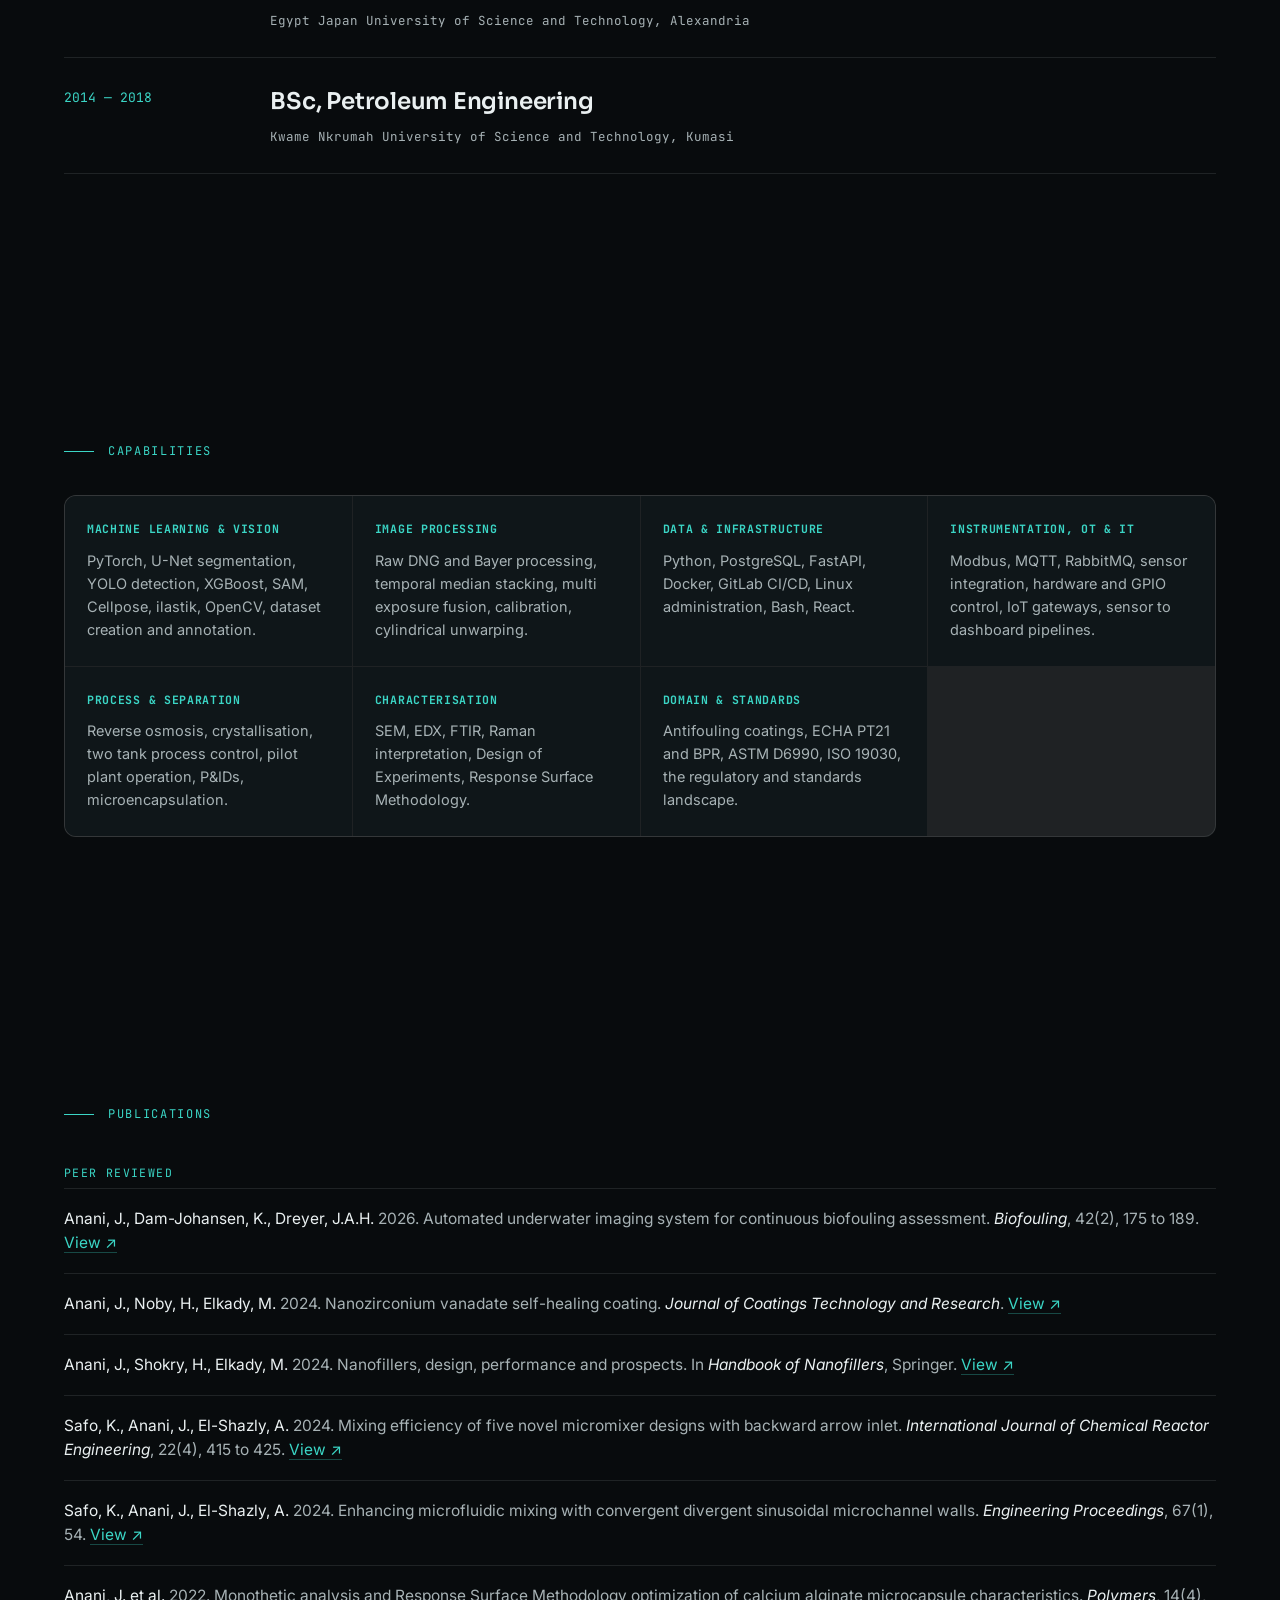
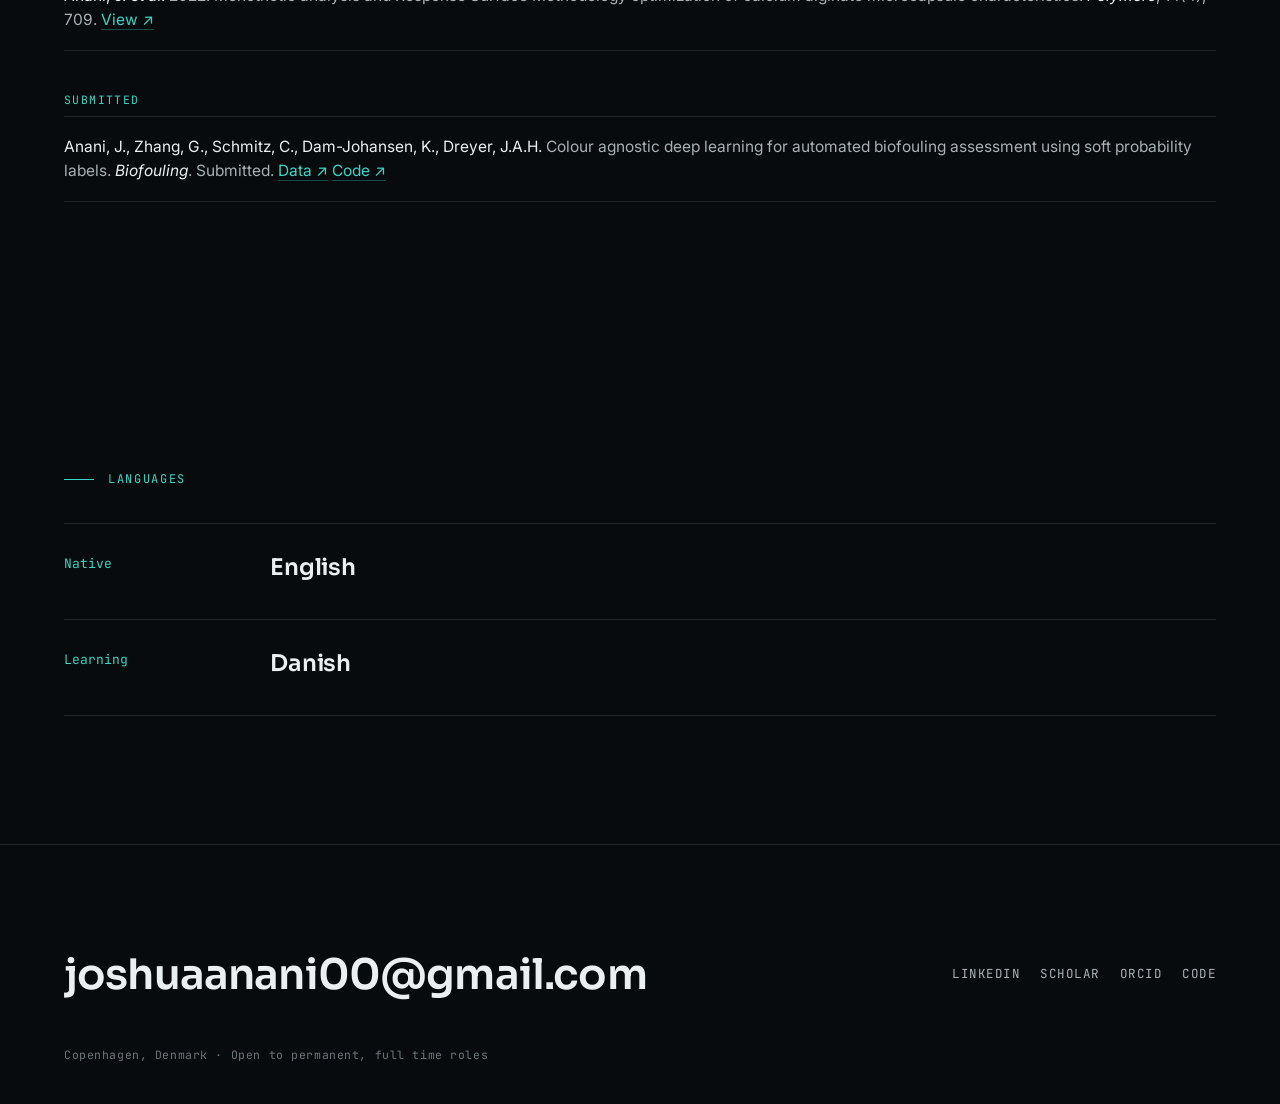
==== commit ef15092d: "Add Code and Dataset links to the nav Co-Authored-By: Claude Opus 4.8 <noreply@anthropic.com>" ====
--- a/cv.html
+++ b/cv.html
@@ -19,6 +19,8 @@
     <nav id="nav">
       <a href="index.html">Work</a>
       <a href="cv.html" class="active">CV</a>
+      <a href="https://doi.org/10.5281/zenodo.20761755" target="_blank" rel="noopener">Code</a>
+      <a href="https://doi.org/10.5281/zenodo.20594254" target="_blank" rel="noopener">Dataset</a>
     </nav>
   </header>
 
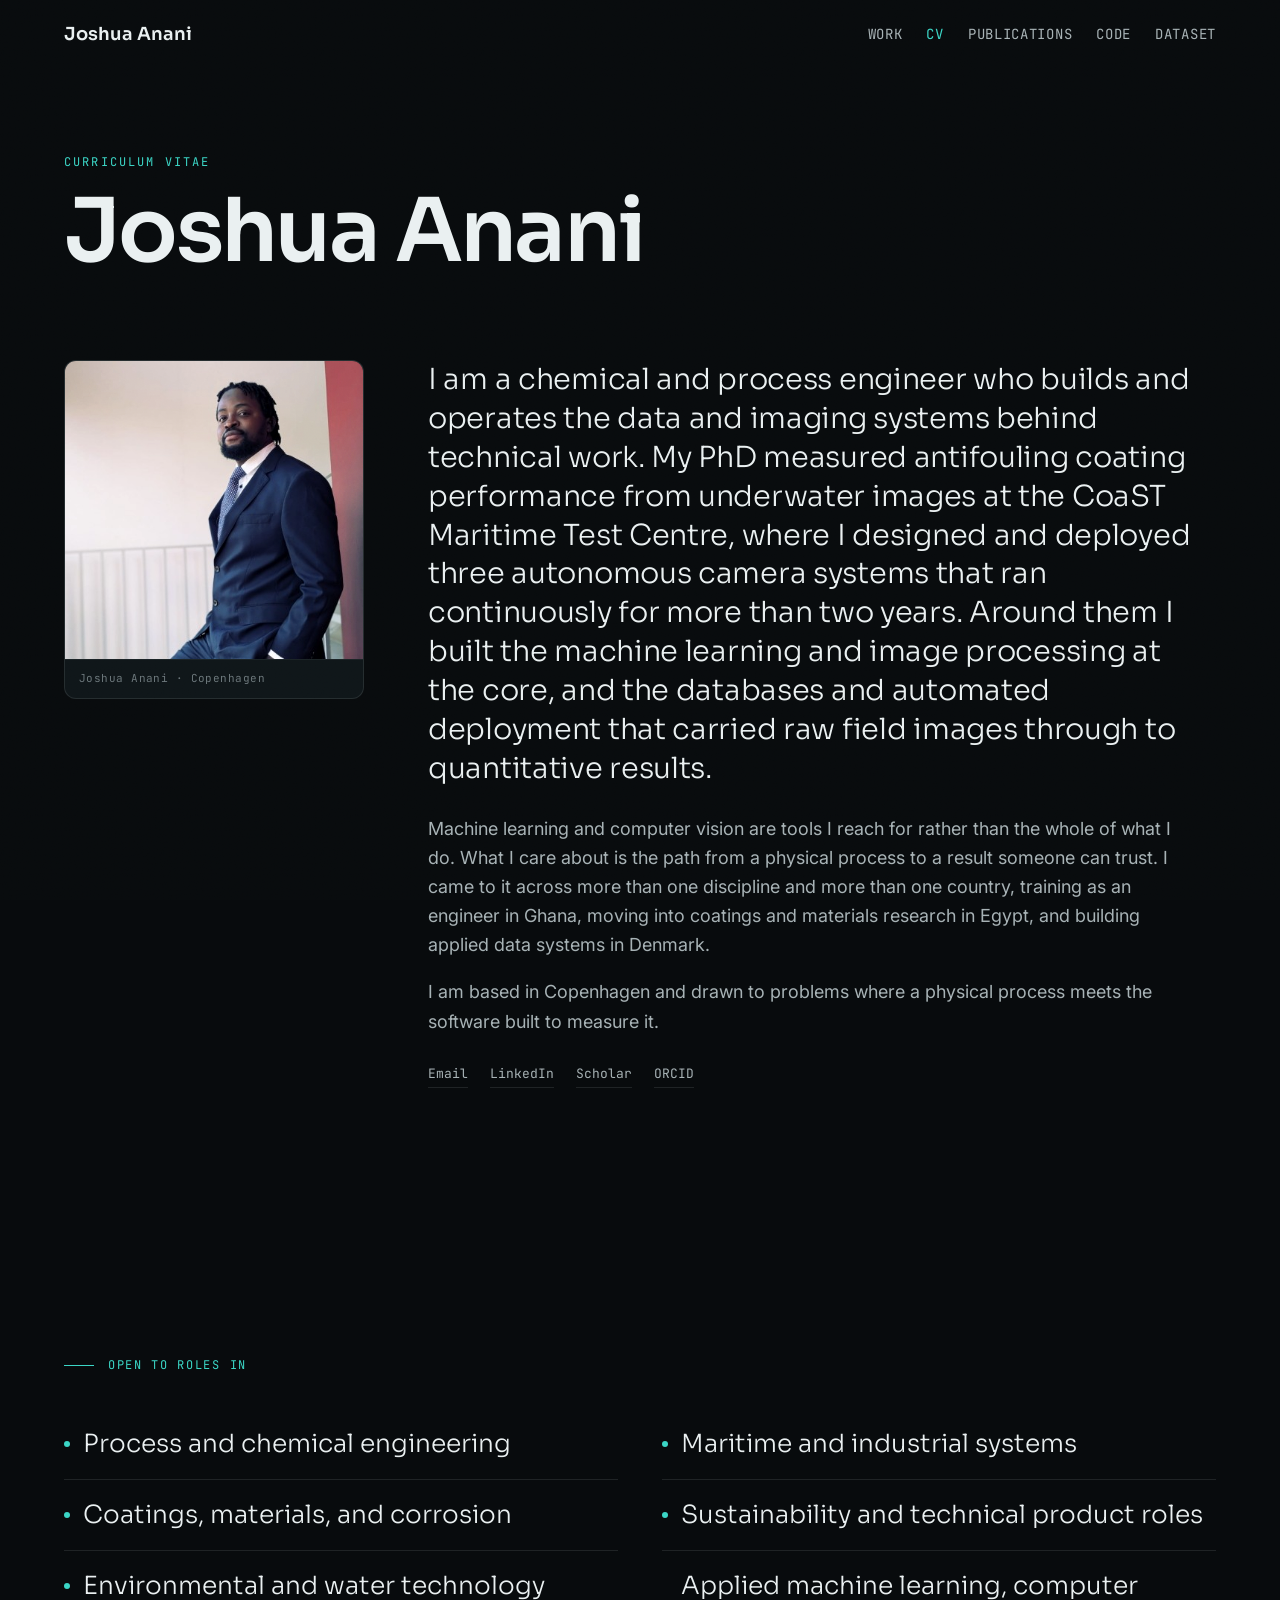
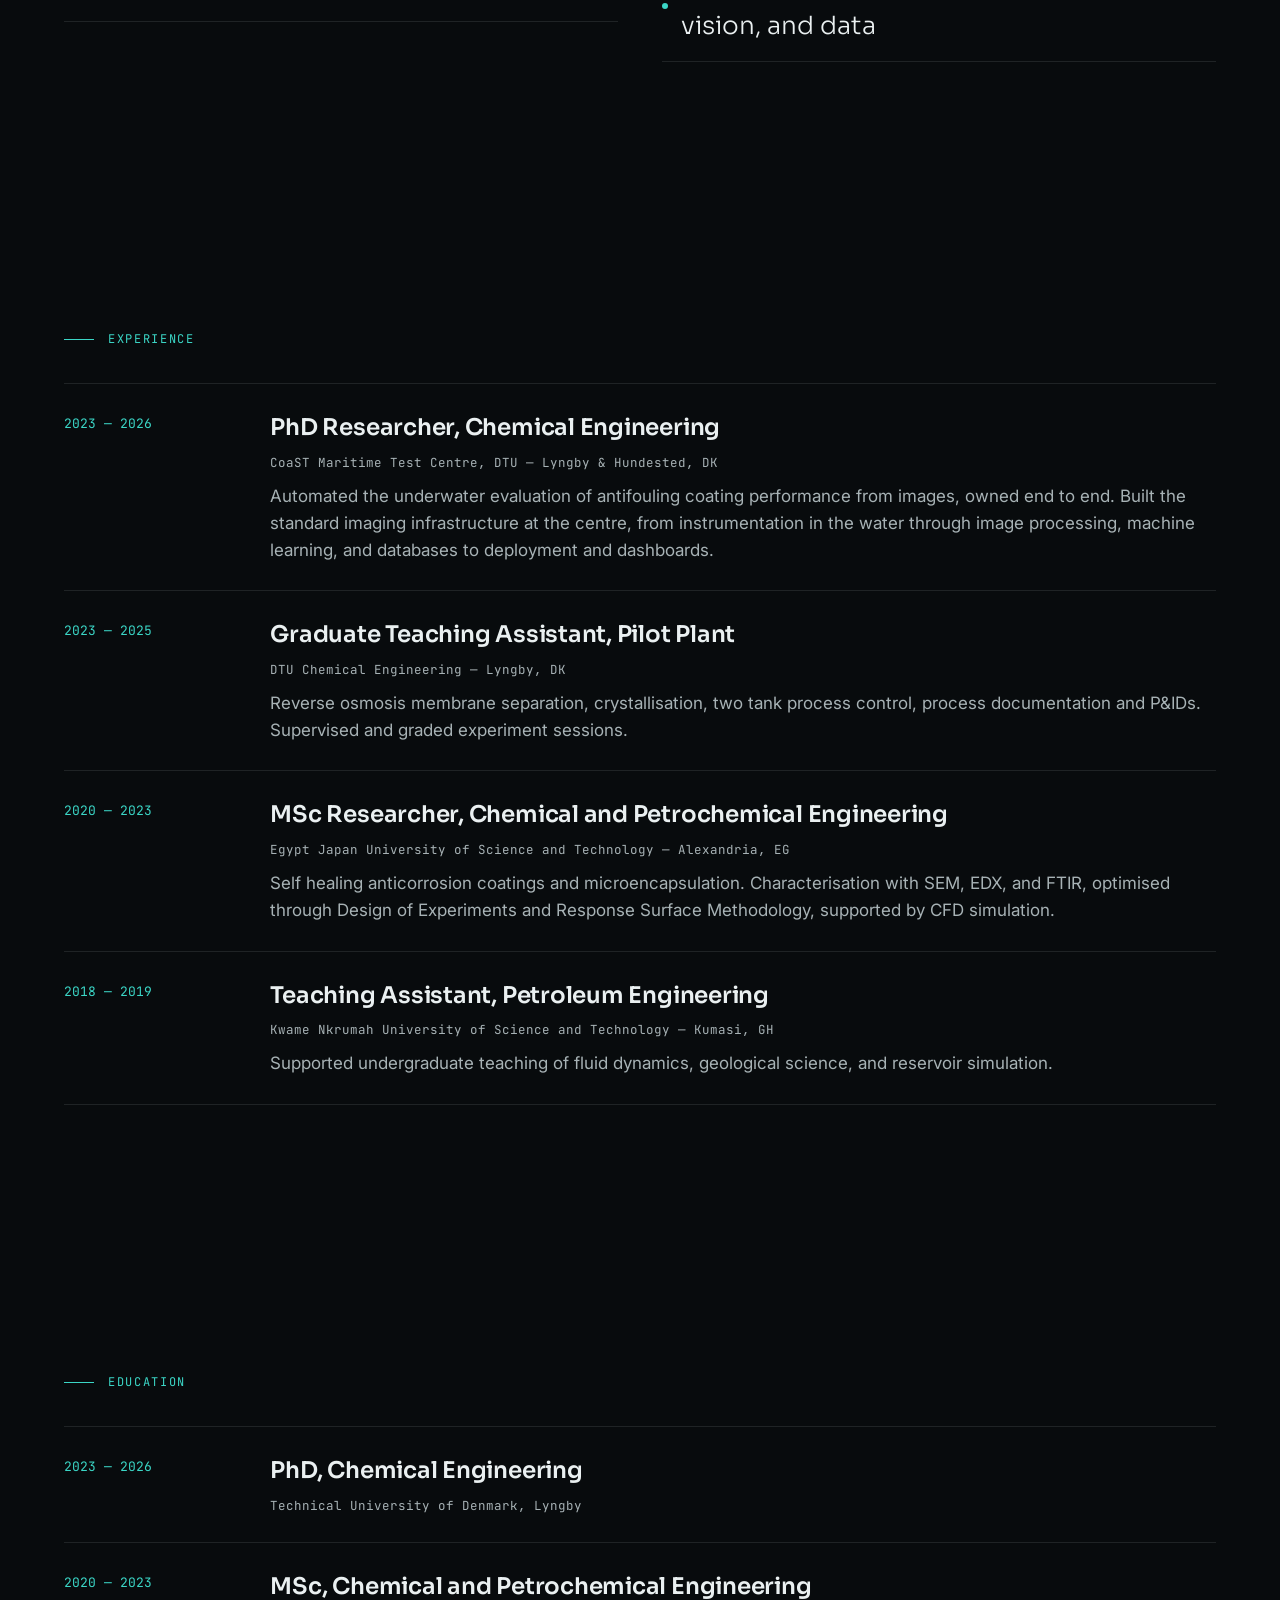
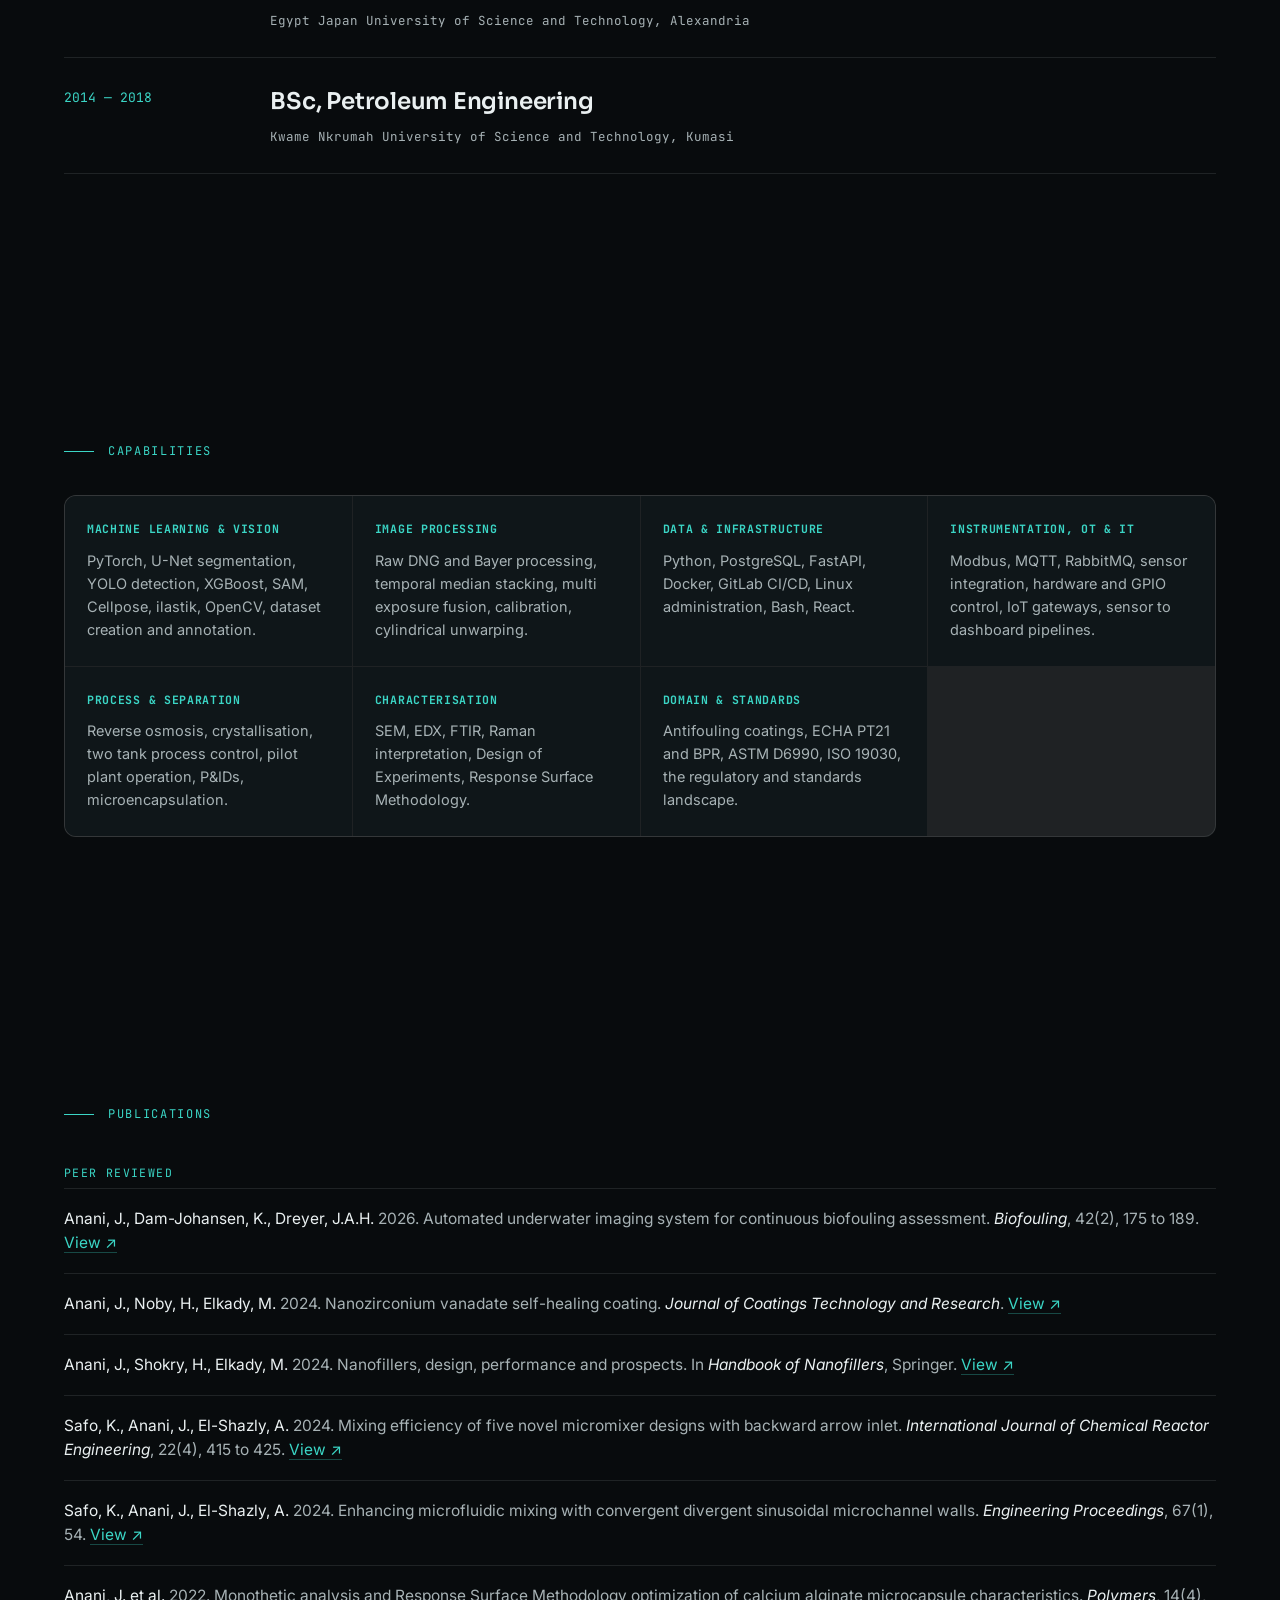
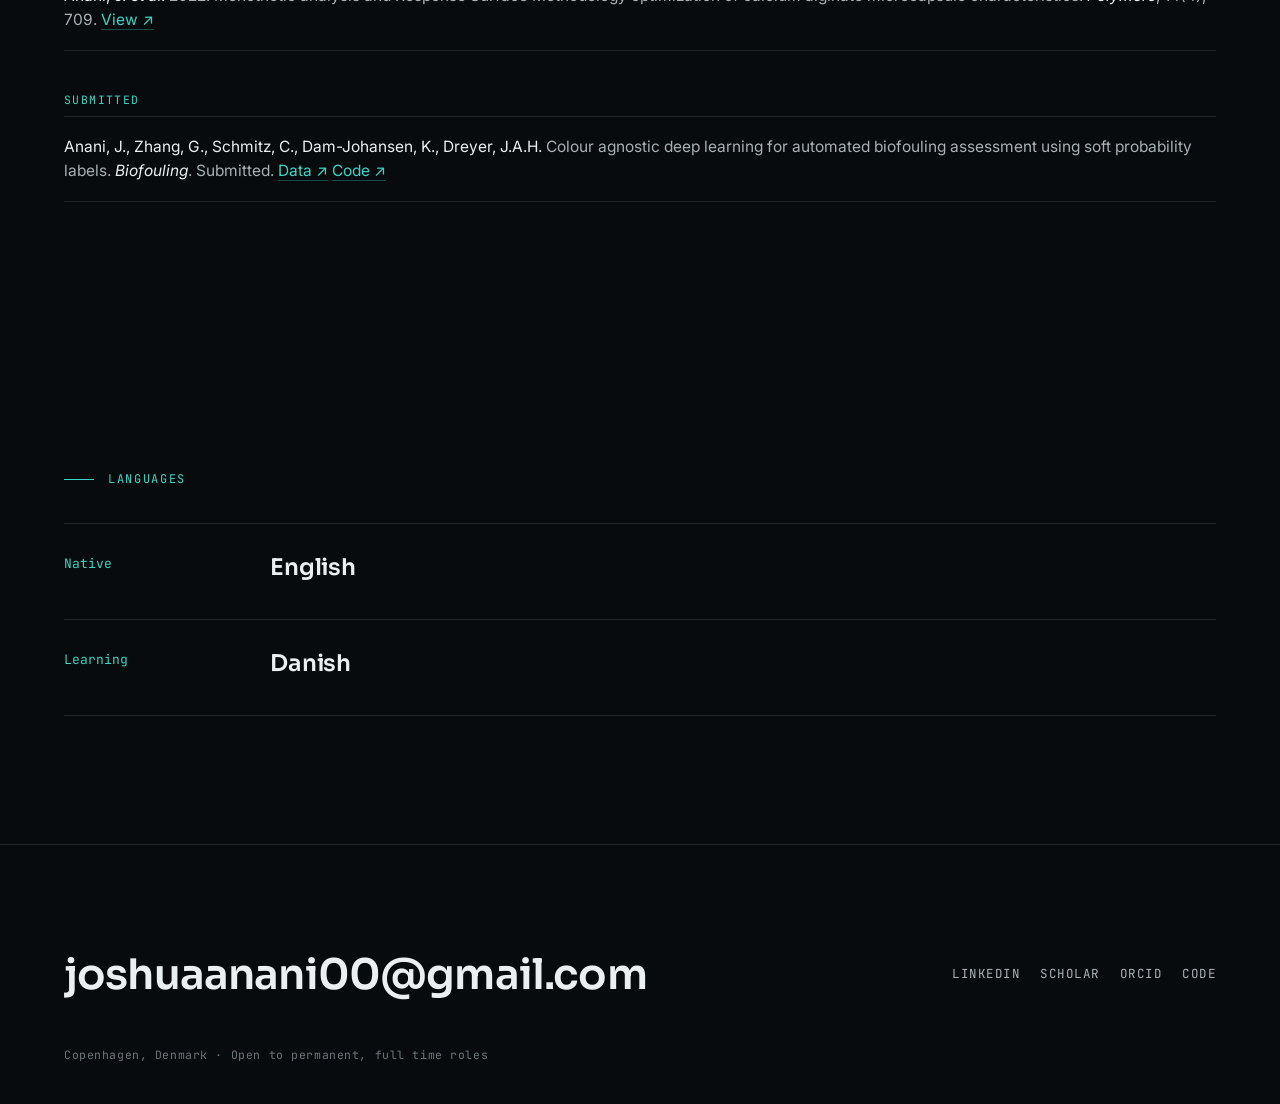
==== commit 4676ee47: "Add Publications to nav; fix mobile menu overlay after scroll The scrolled header's backdrop-filter " ====
--- a/cv.html
+++ b/cv.html
@@ -19,6 +19,7 @@
     <nav id="nav">
       <a href="index.html">Work</a>
       <a href="cv.html" class="active">CV</a>
+      <a href="cv.html#publications">Publications</a>
       <a href="https://doi.org/10.5281/zenodo.20761755" target="_blank" rel="noopener">Code</a>
       <a href="https://doi.org/10.5281/zenodo.20594254" target="_blank" rel="noopener">Dataset</a>
     </nav>
@@ -139,7 +140,7 @@
   </section>
 
   <!-- Publications -->
-  <section class="section cv-block">
+  <section class="section cv-block" id="publications">
     <p class="kicker">Publications</p>
     <p class="pub-group">Peer reviewed</p>
     <ul class="pubs">
@@ -180,5 +181,8 @@
   </footer>
 
   <script src="script.js"></script>
+  <!-- SimpleAnalytics — privacy-friendly, no cookies -->
+  <script async src="https://scripts.simpleanalyticscdn.com/latest.js"></script>
+  <noscript><img src="https://queue.simpleanalyticscdn.com/noscript.gif" alt="" referrerpolicy="no-referrer-when-downgrade" /></noscript>
 </body>
 </html>
--- a/styles.css
+++ b/styles.css
@@ -26,7 +26,7 @@
 }
 
 *, *::before, *::after { box-sizing: border-box; }
-html { -webkit-text-size-adjust: 100%; }
+html { -webkit-text-size-adjust: 100%; scroll-padding-top: 90px; }
 @media (prefers-reduced-motion: no-preference) { html { scroll-behavior: smooth; } }
 
 body {
@@ -70,6 +70,14 @@
   background: rgba(8, 11, 13, 0.72);
   backdrop-filter: saturate(140%) blur(10px);
   border-bottom-color: var(--line-2);
+}
+/* While the mobile menu is open, drop the blur/background so the overlay
+   (a fixed child) positions against the viewport, not the header box. */
+.hdr.menu-open {
+  background: transparent;
+  backdrop-filter: none;
+  -webkit-backdrop-filter: none;
+  border-bottom-color: transparent;
 }
 .hdr .name { font-family: var(--display); font-weight: 600; font-size: 18px; letter-spacing: 0.0em; white-space: nowrap; }
 .hdr .status { font-family: var(--mono); font-size: 13px; letter-spacing: 0.05em; color: var(--ink-2); display: flex; align-items: center; gap: 8px; }
@@ -152,7 +160,9 @@
 .kicker::before { content: ""; width: 30px; height: 1px; background: var(--accent); }
 
 /* Intro statement */
-.intro { max-width: 1000px; }
+.intro-band { padding-top: clamp(50px, 6vw, 92px); padding-bottom: clamp(50px, 6vw, 92px); }
+.intro { max-width: 1080px; margin: 0 auto; }
+@media (min-width: 900px) { .intro p { text-align: center; } }
 .intro p {
   font-family: var(--display); font-weight: 300;
   font-size: clamp(24px, 3.6vw, 46px);
